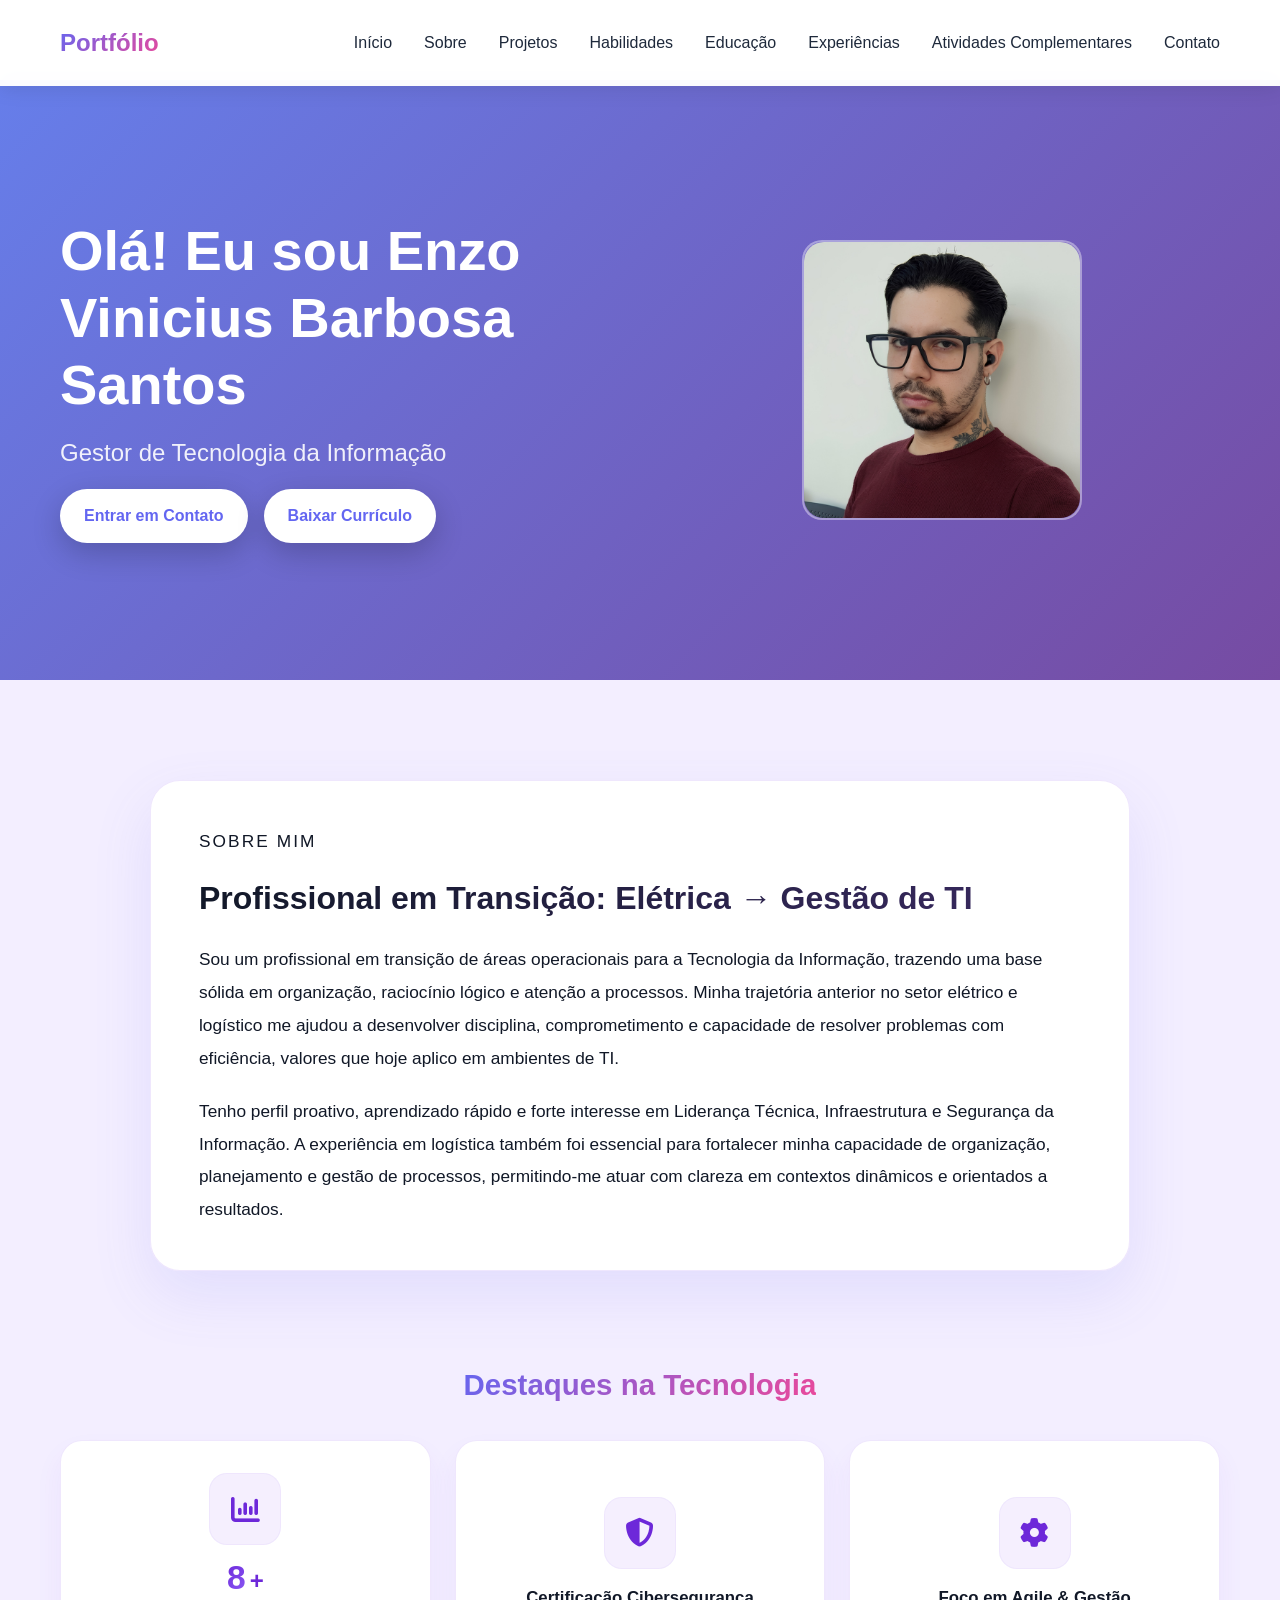
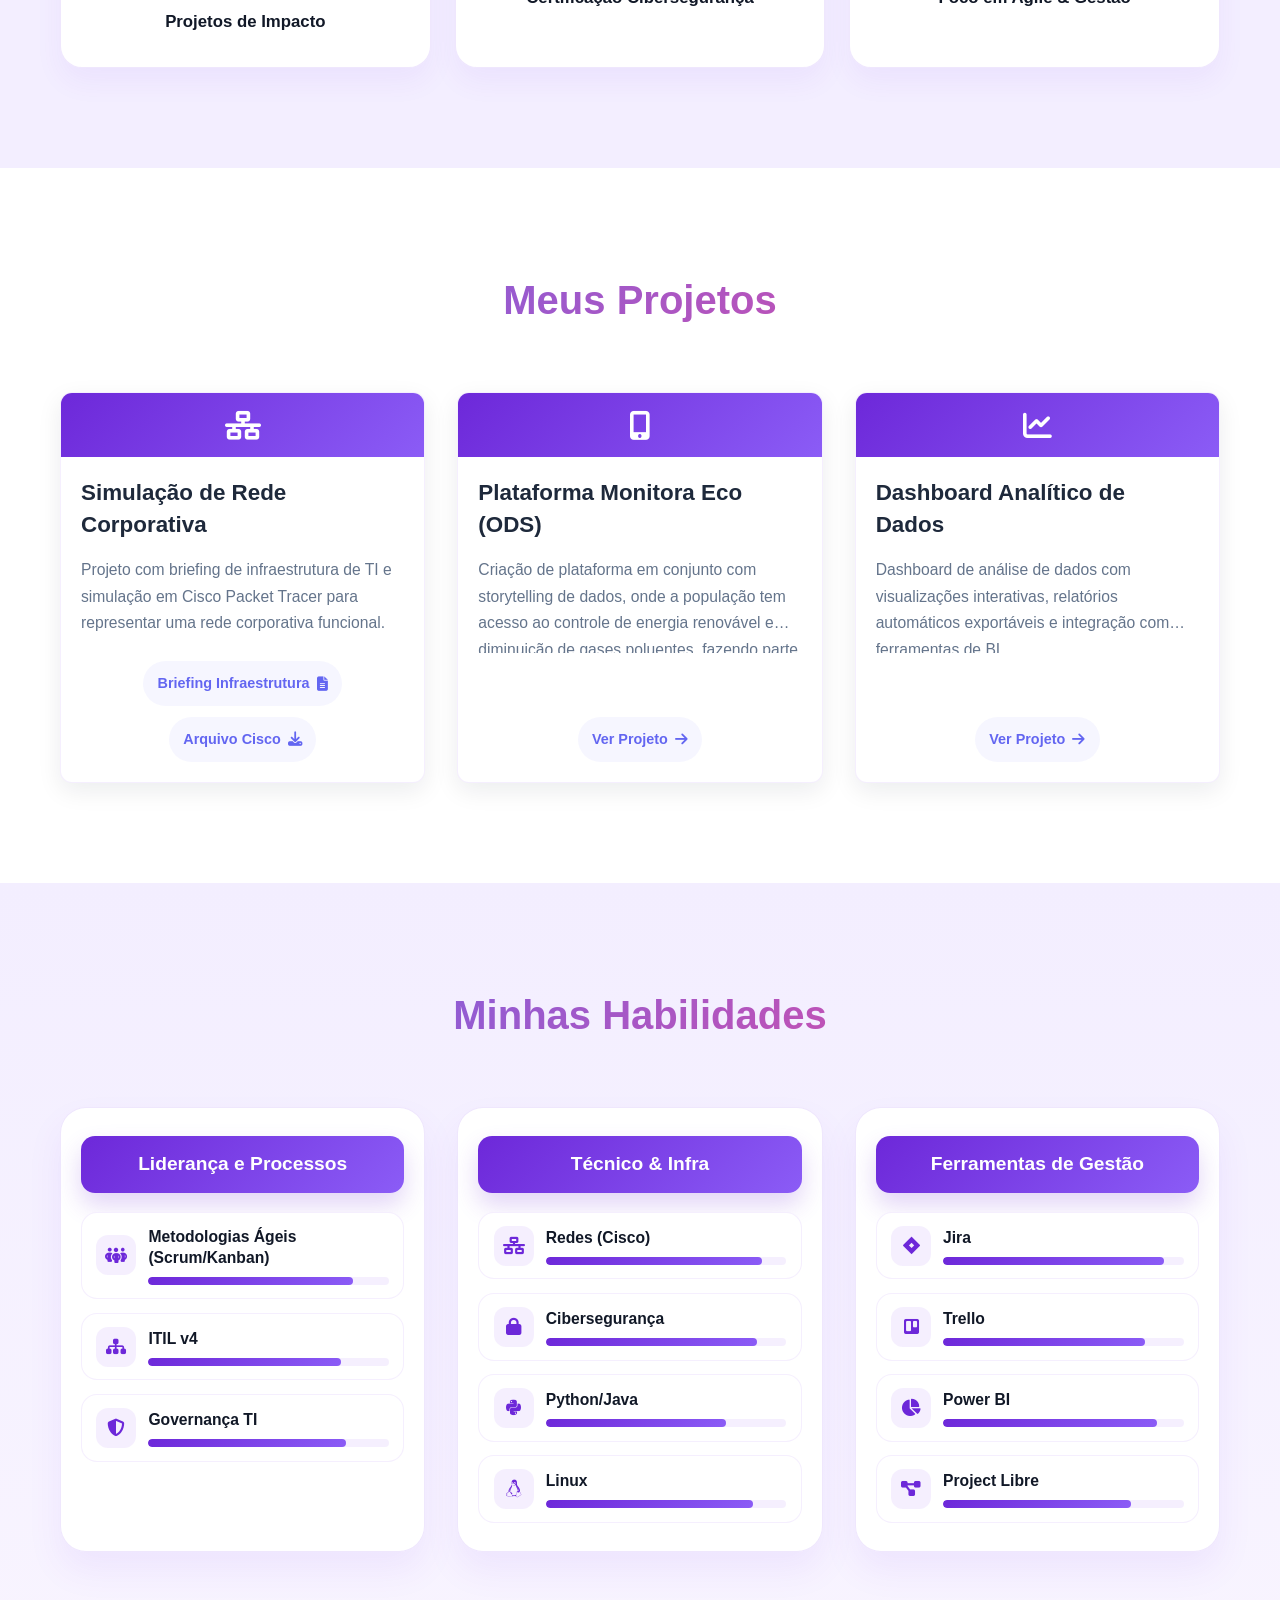
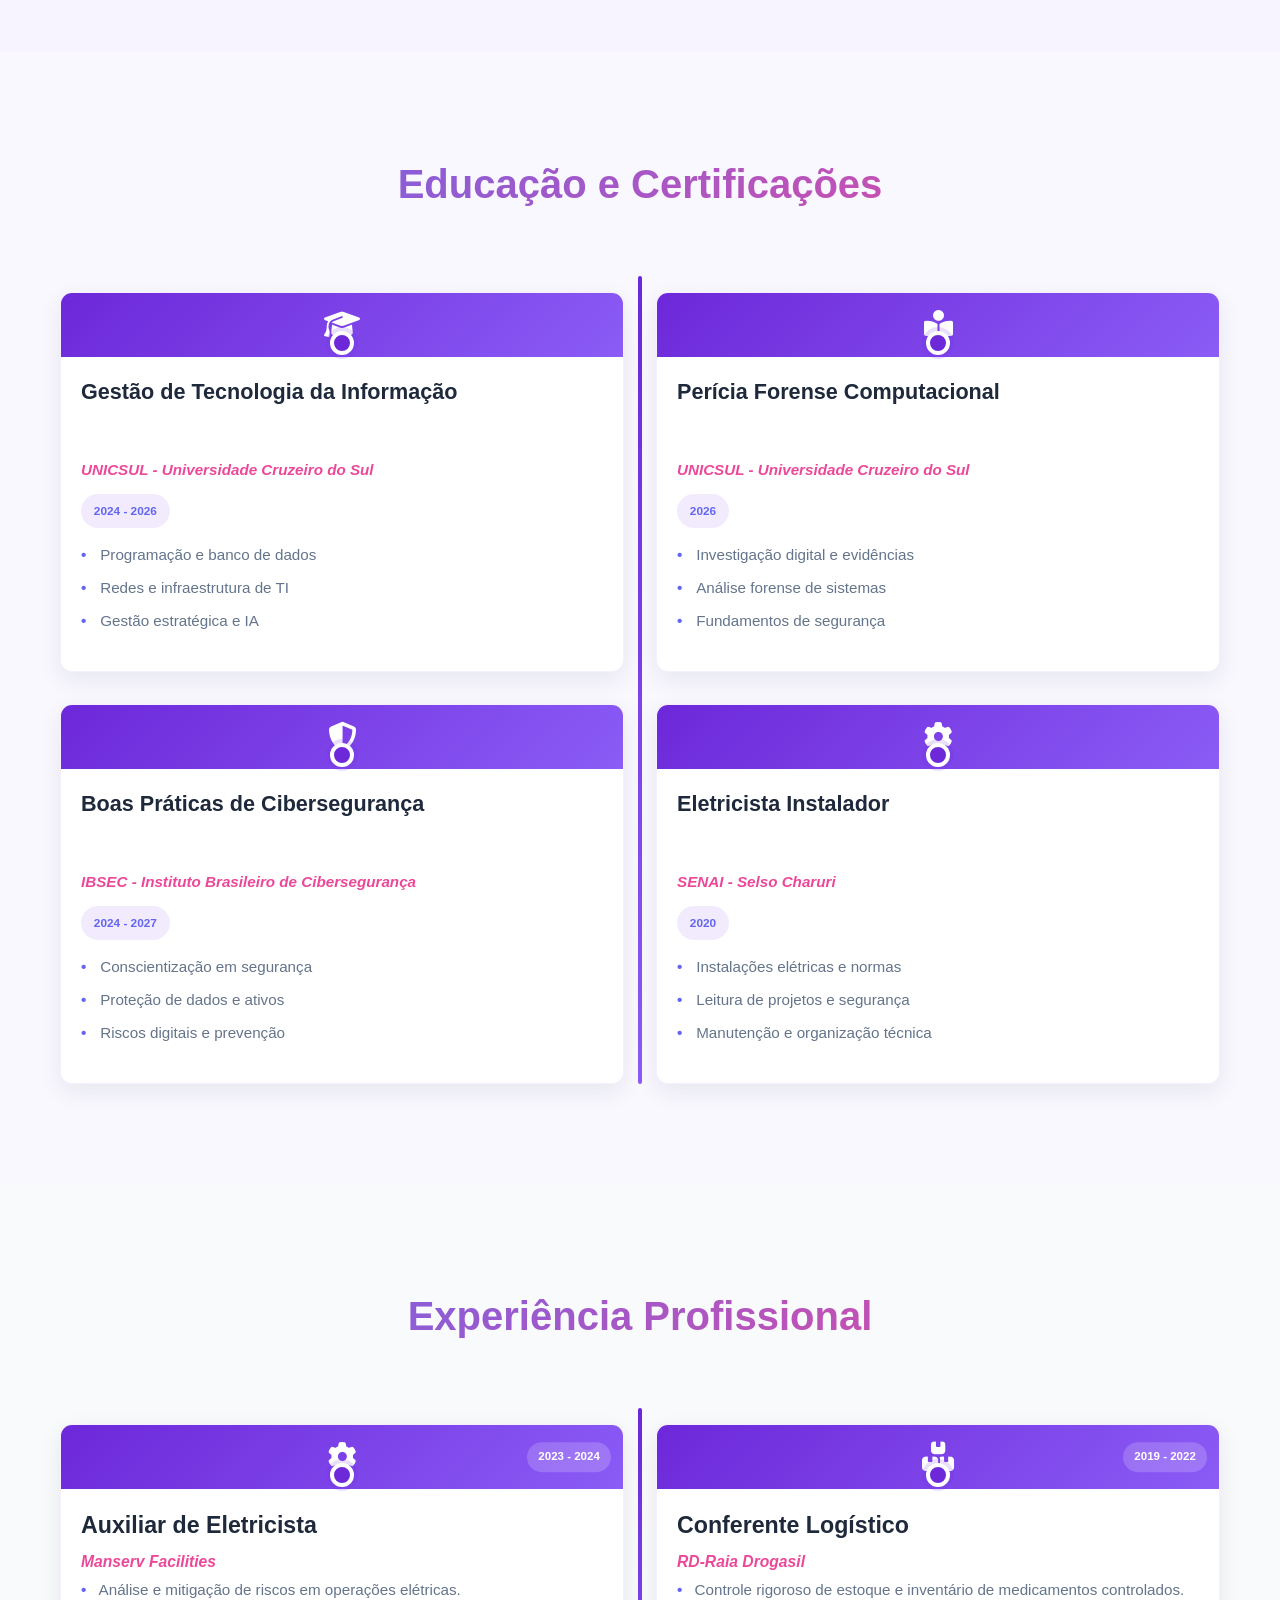
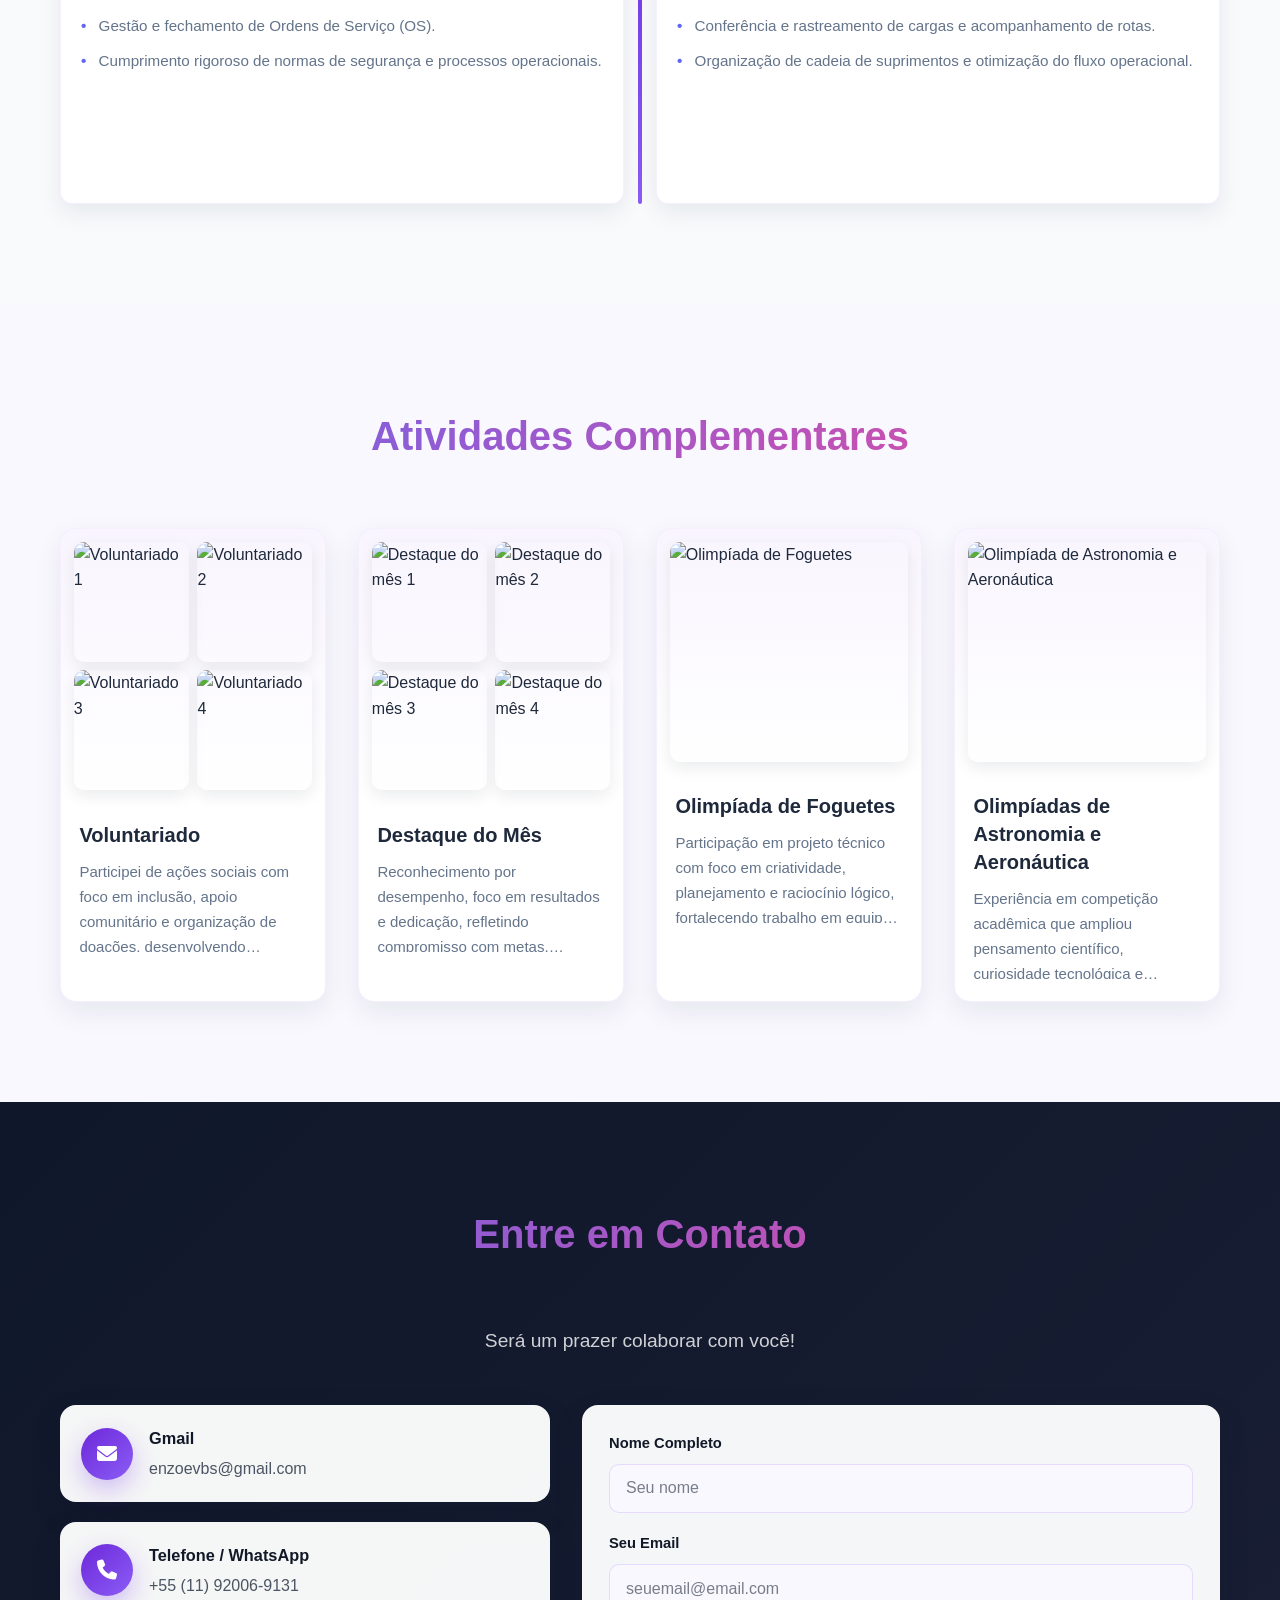
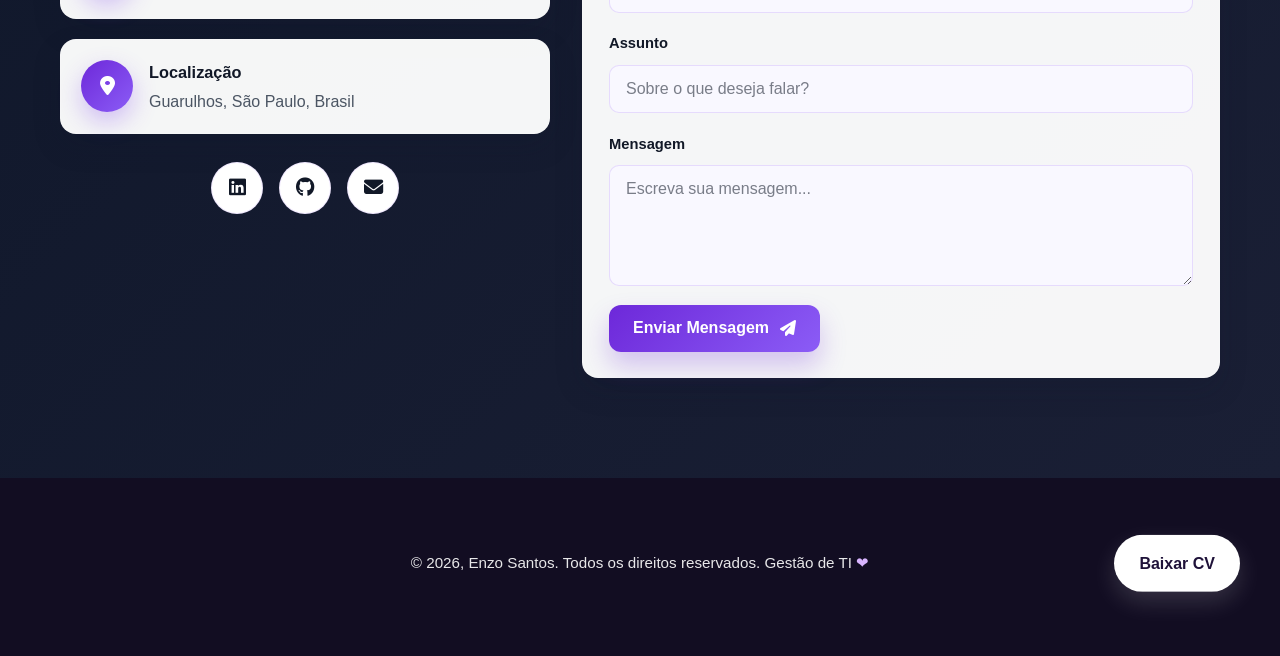
==== myPortfol.html @ 00262697 "Meu portfolio" ====
<!DOCTYPE html>
<html lang="pt-BR">
<head>
    <meta charset="UTF-8">
    <meta name="viewport" content="width=device-width, initial-scale=1.0">
    <title>Portfólio - Enzo Vinicius Barbosa Santos</title>
    <link rel="stylesheet" href="style.css">
    <link rel="preconnect" href="https://cdnjs.cloudflare.com" crossorigin>
    <link rel="stylesheet" href="https://cdnjs.cloudflare.com/ajax/libs/font-awesome/6.5.2/css/all.min.css">
</head>
<body>
    <!-- Navegação -->
    <nav class="navbar">
        <div class="container">
            <div class="logo">Portfólio</div>
            <ul class="nav-links">
                <li><a href="#home">Início</a></li>
                <li><a href="#about">Sobre</a></li>
                <li><a href="#projects">Projetos</a></li>
                <li><a href="#skills">Habilidades</a></li>
                <li><a href="#education">Educação</a></li>
                <li><a href="#experience">Experiências</a></li>
                <li><a href="#complementary-activities">Atividades Complementares</a></li>
                <li><a href="#contact">Contato</a></li>
            </ul>
            <div class="hamburger">
                <span></span>
                <span></span>
                <span></span>
            </div>
        </div>
    </nav>

    <!-- Hero Section -->
    <section id="home" class="hero">
        <div class="container">
            <div class="hero-content">
                <h1 class="hero-title fade-in-down">Olá! Eu sou <span class="highlight">Enzo Vinicius Barbosa Santos</span></h1>
                <p class="hero-subtitle">Gestor de Tecnologia da Informação</p>
                <div class="hero-actions fade-in-up">
                    <a href="#contact" class="hero-button hero-button-primary">Entrar em Contato</a>
                    <a href="_CurriculumEnzo042026.pdf" class="hero-button hero-button-secondary" download>Baixar Currículo</a>
                </div>
            
            </div>
            <div class="hero-animation fade-in-left">
                <div class="floating-box">
                    <img src="foto sit.png" alt="Foto de Enzo Vinicius" style="width:100%; height:100%; object-fit: cover; border-radius: 20px;" />
                </div>
            </div>
        </div>
    </section>

    <!-- Sobre Mim -->
    <section id="about" class="about">
        <div class="container">
            <div class="about-card">
                <p class="about-kicker">Sobre Mim</p>
                <h2 class="section-title section-title-inline">Profissional em Transição: Elétrica → Gestão de TI</h2>
                <p>Sou um profissional em transição de áreas operacionais para a Tecnologia da Informação, trazendo uma base sólida em organização, raciocínio lógico e atenção a processos. Minha trajetória anterior no setor elétrico e logístico me ajudou a desenvolver disciplina, comprometimento e capacidade de resolver problemas com eficiência, valores que hoje aplico em ambientes de TI.</p>
                <p>Tenho perfil proativo, aprendizado rápido e forte interesse em Liderança Técnica, Infraestrutura e Segurança da Informação. A experiência em logística também foi essencial para fortalecer minha capacidade de organização, planejamento e gestão de processos, permitindo-me atuar com clareza em contextos dinâmicos e orientados a resultados.</p>
            </div>
        </div>
    </section>

    <!-- Destaques na Tecnologia -->
    <section class="highlights" aria-label="Destaques na Tecnologia">
        <div class="container">
            <h2 class="section-title section-title-small">Destaques na Tecnologia</h2>
            <div class="highlights-grid">
                <article class="highlight-card">
                    <div class="highlight-icon"><i class="fa-solid fa-chart-column"></i></div>
                    <div class="highlight-number-wrap">
                        <span class="highlight-number" data-count="8">0</span>
                        <span class="highlight-plus">+</span>
                    </div>
                    <h3>Projetos de Impacto</h3>
                </article>
                <article class="highlight-card">
                    <div class="highlight-icon"><i class="fa-solid fa-shield-halved"></i></div>
                    <h3>Certificação Cibersegurança</h3>
                </article>
                <article class="highlight-card">
                    <div class="highlight-icon"><i class="fa-solid fa-gear"></i></div>
                    <h3>Foco em Agile &amp; Gestão</h3>
                </article>
            </div>
        </div>
    </section>

    <!-- Projetos -->
    <section id="projects" class="projects">
        <div class="container">
            <h2 class="section-title">Meus Projetos</h2>
            <div class="projects-grid">
                <div class="project-card">
                    <div class="project-accent">
                        <i class="fa-solid fa-network-wired"></i>
                    </div>
                    <div class="project-body">
                        <h3>Simulação de Rede Corporativa</h3>
                        <p>Projeto com briefing de infraestrutura de TI e simulação em Cisco Packet Tracer para representar uma rede corporativa funcional.</p>
                    </div>
                    <div class="project-footer">
                        <a href="Projetos%20faculdade/Infraestrututa%20de%20T.I/Briefing%20do%20Projeto%20Final%20Infraestrutura%20(2).pdf" class="project-link" download>Briefing Infraestrutura <i class="fa-solid fa-file-lines"></i></a>
                        <a href="Projetos%20faculdade/Infraestrututa%20de%20T.I/project%20hypetech%20cisco.pkt" class="project-link" download>Arquivo Cisco <i class="fa-solid fa-download"></i></a>
                    </div>
                </div>
                <div class="project-card">
                    <div class="project-accent">
                        <i class="fa-solid fa-mobile-screen-button"></i>
                    </div>
                    <div class="project-body">
                        <h3>Plataforma Monitora Eco (ODS)</h3>
                        <p>Criação de plataforma em conjunto com storytelling de dados, onde a população tem acesso ao controle de energia renovável e diminuição de gases poluentes, fazendo parte das ODS 13, 7 e 9.</p>
                    </div>
                    <div class="project-footer">
                        <a href="#" class="project-link">Ver Projeto <i class="fa-solid fa-arrow-right"></i></a>
                    </div>
                </div>
                <div class="project-card">
                    <div class="project-accent">
                        <i class="fa-solid fa-chart-line"></i>
                    </div>
                    <div class="project-body">
                        <h3>Dashboard Analítico de Dados</h3>
                        <p>Dashboard de análise de dados com visualizações interativas, relatórios automáticos exportáveis e integração com ferramentas de BI.</p>
                    </div>
                    <div class="project-footer">
                        <a href="#" class="project-link">Ver Projeto <i class="fa-solid fa-arrow-right"></i></a>
                    </div>
                </div>
            </div>
        </div>
    </section>

    <!-- Habilidades -->
    <section id="skills" class="skills">
        <div class="container">
            <h2 class="section-title">Minhas Habilidades</h2>
            <div class="skills-columns">
                <div class="skill-column fade-in-right">
                    <h3>Liderança e Processos</h3>
                    <ul class="skill-list">
                        <li class="skill-item" data-level="85">
                            <span class="skill-icon-mini"><i class="fa-solid fa-people-group"></i></span>
                            <div class="skill-copy">
                                <span class="skill-text">Metodologias Ágeis (Scrum/Kanban)</span>
                                <div class="skill-bar"><span class="skill-progress" data-level="85"></span></div>
                            </div>
                            <span class="skill-badge">Conhecimento Teórico</span>
                        </li>
                        <li class="skill-item" data-level="80">
                            <span class="skill-icon-mini"><i class="fa-solid fa-sitemap"></i></span>
                            <div class="skill-copy">
                                <span class="skill-text">ITIL v4</span>
                                <div class="skill-bar"><span class="skill-progress" data-level="80"></span></div>
                            </div>
                            <span class="skill-badge">Aplicação Prática</span>
                        </li>
                        <li class="skill-item" data-level="82">
                            <span class="skill-icon-mini"><i class="fa-solid fa-shield-halved"></i></span>
                            <div class="skill-copy">
                                <span class="skill-text">Governança TI</span>
                                <div class="skill-bar"><span class="skill-progress" data-level="82"></span></div>
                            </div>
                            <span class="skill-badge">Conhecimento Teórico</span>
                        </li>
                    </ul>
                </div>

                <div class="skill-column fade-in-right">
                    <h3>Técnico &amp; Infra</h3>
                    <ul class="skill-list">
                        <li class="skill-item" data-level="90">
                            <span class="skill-icon-mini"><i class="fa-solid fa-network-wired"></i></span>
                            <div class="skill-copy">
                                <span class="skill-text">Redes (Cisco)</span>
                                <div class="skill-bar"><span class="skill-progress" data-level="90"></span></div>
                            </div>
                            <span class="skill-badge">Aplicação Prática</span>
                        </li>
                        <li class="skill-item" data-level="88">
                            <span class="skill-icon-mini"><i class="fa-solid fa-lock"></i></span>
                            <div class="skill-copy">
                                <span class="skill-text">Cibersegurança</span>
                                <div class="skill-bar"><span class="skill-progress" data-level="88"></span></div>
                            </div>
                            <span class="skill-badge">Conhecimento Teórico</span>
                        </li>
                        <li class="skill-item" data-level="75">
                            <span class="skill-icon-mini"><i class="fa-brands fa-python"></i></span>
                            <div class="skill-copy">
                                <span class="skill-text">Python/Java</span>
                                <div class="skill-bar"><span class="skill-progress" data-level="75"></span></div>
                            </div>
                            <span class="skill-badge">Aplicação Prática</span>
                        </li>
                        <li class="skill-item" data-level="86">
                            <span class="skill-icon-mini"><i class="fa-brands fa-linux"></i></span>
                            <div class="skill-copy">
                                <span class="skill-text">Linux</span>
                                <div class="skill-bar"><span class="skill-progress" data-level="86"></span></div>
                            </div>
                            <span class="skill-badge">Aplicação Prática</span>
                        </li>
                    </ul>
                </div>

                <div class="skill-column fade-in-right">
                    <h3>Ferramentas de Gestão</h3>
                    <ul class="skill-list">
                        <li class="skill-item" data-level="92">
                            <span class="skill-icon-mini"><i class="fa-brands fa-jira"></i></span>
                            <div class="skill-copy">
                                <span class="skill-text">Jira</span>
                                <div class="skill-bar"><span class="skill-progress" data-level="92"></span></div>
                            </div>
                            <span class="skill-badge">Aplicação Prática</span>
                        </li>
                        <li class="skill-item" data-level="84">
                            <span class="skill-icon-mini"><i class="fa-brands fa-trello"></i></span>
                            <div class="skill-copy">
                                <span class="skill-text">Trello</span>
                                <div class="skill-bar"><span class="skill-progress" data-level="84"></span></div>
                            </div>
                            <span class="skill-badge">Aplicação Prática</span>
                        </li>
                        <li class="skill-item" data-level="89">
                            <span class="skill-icon-mini"><i class="fa-solid fa-chart-pie"></i></span>
                            <div class="skill-copy">
                                <span class="skill-text">Power BI</span>
                                <div class="skill-bar"><span class="skill-progress" data-level="89"></span></div>
                            </div>
                            <span class="skill-badge">Aplicação Prática</span>
                        </li>
                        <li class="skill-item" data-level="78">
                            <span class="skill-icon-mini"><i class="fa-solid fa-diagram-project"></i></span>
                            <div class="skill-copy">
                                <span class="skill-text">Project Libre</span>
                                <div class="skill-bar"><span class="skill-progress" data-level="78"></span></div>
                            </div>
                            <span class="skill-badge">Conhecimento Teórico</span>
                        </li>
                    </ul>
                </div>
            </div>
        </div>
    </section>

    <!-- Vida Acadêmica -->
    <section id="education" class="education">
        <div class="container">
            <h2 class="section-title">Educação e Certificações</h2>
            <div class="timeline education-grid">
                <article class="timeline-item education-card">
                    <div class="education-accent">
                        <i class="fa-solid fa-graduation-cap"></i>
                    </div>
                    <div class="education-body">
                        <h3>Gestão de Tecnologia da Informação</h3>
                        <p class="institution"><em>UNICSUL - Universidade Cruzeiro do Sul</em></p>
                        <span class="education-badge">2024 - 2026</span>
                        <ul class="education-list">
                            <li>Programação e banco de dados</li>
                            <li>Redes e infraestrutura de TI</li>
                            <li>Gestão estratégica e IA</li>
                        </ul>
                    </div>
                </article>

                <article class="timeline-item education-card">
                    <div class="education-accent">
                        <i class="fa-solid fa-book-open-reader"></i>
                    </div>
                    <div class="education-body">
                        <h3>Perícia Forense Computacional</h3>
                        <p class="institution"><em>UNICSUL - Universidade Cruzeiro do Sul</em></p>
                        <span class="education-badge">2026</span>
                        <ul class="education-list">
                            <li>Investigação digital e evidências</li>
                            <li>Análise forense de sistemas</li>
                            <li>Fundamentos de segurança</li>
                        </ul>
                    </div>
                </article>

                <article class="timeline-item education-card">
                    <div class="education-accent">
                        <i class="fa-solid fa-shield-halved"></i>
                    </div>
                    <div class="education-body">
                        <h3>Boas Práticas de Cibersegurança</h3>
                        <p class="institution"><em>IBSEC - Instituto Brasileiro de Cibersegurança</em></p>
                        <span class="education-badge">2024 - 2027</span>
                        <ul class="education-list">
                            <li>Conscientização em segurança</li>
                            <li>Proteção de dados e ativos</li>
                            <li>Riscos digitais e prevenção</li>
                        </ul>
                    </div>
                </article>

                <article class="timeline-item education-card">
                    <div class="education-accent">
                        <i class="fa-solid fa-gear"></i>
                    </div>
                    <div class="education-body">
                        <h3>Eletricista Instalador</h3>
                        <p class="institution"><em>SENAI - Selso Charuri</em></p>
                        <span class="education-badge">2020</span>
                        <ul class="education-list">
                            <li>Instalações elétricas e normas</li>
                            <li>Leitura de projetos e segurança</li>
                            <li>Manutenção e organização técnica</li>
                        </ul>
                    </div>
                </article>
            </div>
        </div>
    </section>

    <!-- Experiência -->
    <section id="experience" class="experience">
        <div class="container">
            <h2 class="section-title">Experiência Profissional</h2>
            <div class="timeline experience-grid">
                <article class="timeline-item experience-card">
                    <div class="experience-accent">
                        <i class="fa-solid fa-gear"></i>
                        <span class="experience-badge">2023 - 2024</span>
                    </div>
                    <div class="experience-body">
                        <h3>Auxiliar de Eletricista</h3>
                        <p class="company"><em>Manserv Facilities</em></p>
                        <ul class="experience-list">
                            <li>Análise e mitigação de riscos em operações elétricas.</li>
                            <li>Gestão e fechamento de Ordens de Serviço (OS).</li>
                            <li>Cumprimento rigoroso de normas de segurança e processos operacionais.</li>
                        </ul>
                    </div>
                </article>

                <article class="timeline-item experience-card">
                    <div class="experience-accent">
                        <i class="fa-solid fa-boxes-stacked"></i>
                        <span class="experience-badge">2019 - 2022</span>
                    </div>
                    <div class="experience-body">
                        <h3>Conferente Logístico</h3>
                        <p class="company"><em>RD-Raia Drogasil</em></p>
                        <ul class="experience-list">
                            <li>Controle rigoroso de estoque e inventário de medicamentos controlados.</li>
                            <li>Conferência e rastreamento de cargas e acompanhamento de rotas.</li>
                            <li>Organização de cadeia de suprimentos e otimização do fluxo operacional.</li>
                        </ul>
                    </div>
                </article>
            </div>
        </div>
    </section>

    <!-- Atividades Complementares -->
    <section id="complementary-activities" class="complementary-activities">
        <div class="container">
            <h2 class="section-title">Atividades Complementares</h2>
            <div class="complementary-grid">
                <article class="activity-card">
                    <div class="activity-gallery">
                        <img src="Voluntariado/1.png" alt="Voluntariado 1" class="gallery-image" tabindex="0">
                        <img src="Voluntariado/2.png" alt="Voluntariado 2" class="gallery-image" tabindex="0">
                        <img src="Voluntariado/3.png" alt="Voluntariado 3" class="gallery-image" tabindex="0">
                        <img src="Voluntariado/4.png" alt="Voluntariado 4" class="gallery-image" tabindex="0">
                    </div>
                    <div class="activity-body">
                        <h3>Voluntariado</h3>
                        <p>Participei de ações sociais com foco em inclusão, apoio comunitário e organização de doações, desenvolvendo liderança, empatia e capacidade de mobilizar pessoas em torno de uma causa.</p>
                    </div>
                </article>

                <article class="activity-card">
                    <div class="activity-gallery">
                        <img src="Destaque RD/1.png" alt="Destaque do mês 1" class="gallery-image" tabindex="0">
                        <img src="Destaque RD/2.png" alt="Destaque do mês 2" class="gallery-image" tabindex="0">
                        <img src="Destaque RD/3.png" alt="Destaque do mês 3" class="gallery-image" tabindex="0">
                        <img src="Destaque RD/4.png" alt="Destaque do mês 4" class="gallery-image" tabindex="0">
                    </div>
                    <div class="activity-body">
                        <h3>Destaque do Mês</h3>
                        <p>Reconhecimento por desempenho, foco em resultados e dedicação, refletindo compromisso com metas, autonomia e raciocínio lógico aplicado à resolução de problemas.</p>
                    </div>
                </article>

                <article class="activity-card">
                    <div class="activity-gallery single-image">
                        <img src="Voluntariado/Foguetes mob.png" alt="Olimpíada de Foguetes" class="gallery-image" tabindex="0">
                    </div>
                    <div class="activity-body">
                        <h3>Olimpíada de Foguetes</h3>
                        <p>Participação em projeto técnico com foco em criatividade, planejamento e raciocínio lógico, fortalecendo trabalho em equipe e capacidade de desenvolver soluções práticas.</p>
                    </div>
                </article>

                <article class="activity-card">
                    <div class="activity-gallery single-image">
                        <img src="Voluntariado/Olimpiadas de astronomia.png" alt="Olimpíada de Astronomia e Aeronáutica" class="gallery-image" tabindex="0">
                    </div>
                    <div class="activity-body">
                        <h3>Olimpíadas de Astronomia e Aeronáutica</h3>
                        <p>Experiência em competição acadêmica que ampliou pensamento científico, curiosidade tecnológica e capacidade analítica para resolver desafios complexos.</p>
                    </div>
                </article>
            </div>
        </div>
    </section>

    <!-- Contato -->
    <section id="contact" class="contact">
        <div class="container">
            <h2 class="section-title">Entre em Contato</h2>
            <p class="contact-subtitle">Será um prazer colaborar com você!</p>

            <div class="contact-layout">
                <div class="contact-info-column">
                    <div class="contact-mini-card">
                        <div class="contact-icon">
                            <i class="fa-solid fa-envelope"></i>
                        </div>
                        <div class="contact-copy">
                            <h4>Gmail</h4>
                            <a href="mailto:enzoevbs@gmail.com">enzoevbs@gmail.com</a>
                        </div>
                    </div>

                    <div class="contact-mini-card">
                        <div class="contact-icon">
                            <i class="fa-solid fa-phone"></i>
                        </div>
                        <div class="contact-copy">
                            <h4>Telefone / WhatsApp</h4>
                            <a href="tel:+5511920069131">+55 (11) 92006-9131</a>
                        </div>
                    </div>

                    <div class="contact-mini-card">
                        <div class="contact-icon">
                            <i class="fa-solid fa-location-dot"></i>
                        </div>
                        <div class="contact-copy">
                            <h4>Localização</h4>
                            <p>Guarulhos, São Paulo, Brasil</p>
                        </div>
                    </div>

                    <div class="social-links">
                        <a href="https://www.linkedin.com/in/enzo-santos-evbs/" class="social-icon" target="_blank" aria-label="LinkedIn">
                            <span class="icon-wrap"><i class="fa-brands fa-linkedin"></i><span class="icon-label">LinkedIn</span></span>
                        </a>
                        <a href="https://github.com/Enzoevbs" class="social-icon" target="_blank" aria-label="GitHub">
                            <span class="icon-wrap"><i class="fa-brands fa-github"></i><span class="icon-label">GitHub</span></span>
                        </a>
                        <a href="mailto:enzoevbs@gmail.com" class="social-icon" aria-label="Email">
                            <span class="icon-wrap"><i class="fa-solid fa-envelope"></i><span class="icon-label">Email</span></span>
                        </a>
                    </div>
                </div>

                <div class="contact-form-card">
                    <form class="contact-form" action="https://formsubmit.co/enzoevbs@gmail.com" method="POST">
                        <input type="hidden" name="_captcha" value="false">
                        <input type="hidden" name="_template" value="table">
                        <input type="hidden" name="_subject" value="Nova mensagem do portfólio">

                        <div class="form-group">
                            <label for="name">Nome Completo</label>
                            <input id="name" type="text" name="name" placeholder="Seu nome" required />
                        </div>

                        <div class="form-group">
                            <label for="email">Seu Email</label>
                            <input id="email" type="email" name="email" placeholder="seuemail@email.com" required />
                        </div>

                        <div class="form-group">
                            <label for="subject">Assunto</label>
                            <input id="subject" type="text" name="subject" placeholder="Sobre o que deseja falar?" required />
                        </div>

                        <div class="form-group">
                            <label for="message">Mensagem</label>
                            <textarea id="message" name="message" rows="5" placeholder="Escreva sua mensagem..." required></textarea>
                        </div>

                        <button type="submit" class="cta-button">
                            Enviar Mensagem <i class="fa-solid fa-paper-plane"></i>
                        </button>
                    </form>
                </div>
            </div>
        </div>
    </section>

    <!-- Footer -->
    <footer class="footer">
        <div class="container footer-inner">
            <div class="footer-text">
                <p>&copy; 2026, Enzo Santos. Todos os direitos reservados. Gestão de TI <span class="heart">❤</span></p>
            </div>
            <a href="_CurriculumEnzo042026.pdf" class="floating-cv" download>
                <span>Baixar CV</span>
            </a>
        </div>
    </footer>

    <div id="imageModal" class="image-modal" role="dialog" aria-modal="true" aria-label="Visualização da imagem">
        <button class="image-modal-close" aria-label="Fechar imagem">&times;</button>
        <button id="imageModalPause" class="image-modal-pause" aria-label="Pausar apresentação">⏸</button>
        <img id="imageModalImg" class="image-modal-content" src="" alt="" />
    </div>

    <script src="script.js"></script>
</body>
</html>
---- style.css ----
/* ==================== Variables ==================== */
:root {
    --primary: #6366f1;
    --primary-dark: #4f46e5;
    --secondary: #ec4899;
    --accent: #f59e0b;
    --bg-dark: #0f172a;
    --bg-light: #f8fafc;
    --text-dark: #1e293b;
    --text-light: #64748b;
    --border-color: #e2e8f0;
    --transition: all 0.3s ease;
}

/* ==================== Reset ==================== */
* {
    margin: 0;
    padding: 0;
    box-sizing: border-box;
}

html {
    scroll-behavior: smooth;
}

body {
    font-family: 'Segoe UI', Tahoma, Geneva, Verdana, sans-serif;
    color: var(--text-dark);
    background-color: #ffffff;
    line-height: 1.6;
}

.image-modal {
    position: fixed;
    inset: 0;
    background: rgba(2, 6, 23, 0.95);
    display: none;
    align-items: center;
    justify-content: center;
    padding: 2rem;
    z-index: 2000;
}

.image-modal.active {
    display: flex;
}

.image-modal-content {
    max-width: 100%;
    max-height: 100%;
    object-fit: contain;
    border-radius: 12px;
    box-shadow: 0 20px 60px rgba(0, 0, 0, 0.35);
}

.image-modal-close {
    position: absolute;
    top: 1.25rem;
    right: 1.25rem;
    background: rgba(255, 255, 255, 0.16);
    border: none;
    color: white;
    font-size: 2rem;
    width: 44px;
    height: 44px;
    border-radius: 50%;
    cursor: pointer;
}

.image-modal-pause {
    position: absolute;
    top: 1.25rem;
    right: 5.5rem;
    background: rgba(255, 255, 255, 0.16);
    border: none;
    color: white;
    font-size: 1.1rem;
    padding: 0.6rem 1rem;
    border-radius: 999px;
    cursor: pointer;
    backdrop-filter: blur(6px);
}

.gallery-image {
    transition: transform 0.2s ease, box-shadow 0.2s ease;
}

.gallery-image:hover {
    transform: scale(1.03);
    box-shadow: 0 8px 18px rgba(0, 0, 0, 0.16);
}

/* ==================== Container ==================== */
.container {
    max-width: 1200px;
    margin: 0 auto;
    padding: 0 20px;
}

/* ==================== Navbar ==================== */
.navbar {
    position: fixed;
    top: 0;
    width: 100%;
    background: rgba(255, 255, 255, 0.95);
    backdrop-filter: blur(10px);
    box-shadow: 0 2px 20px rgba(0, 0, 0, 0.1);
    z-index: 1000;
    transition: var(--transition);
}

.navbar .container {
    display: flex;
    justify-content: space-between;
    align-items: center;
    padding: 1.5rem 20px;
}

.logo {
    font-size: 1.5rem;
    font-weight: 700;
    background: linear-gradient(135deg, var(--primary), var(--secondary));
    -webkit-background-clip: text;
    -webkit-text-fill-color: transparent;
    background-clip: text;
}

.nav-links {
    display: flex;
    list-style: none;
    gap: 2rem;
}

.nav-links a {
    text-decoration: none;
    color: var(--text-dark);
    font-weight: 500;
    position: relative;
    transition: var(--transition);
}

.nav-links a::after {
    content: '';
    position: absolute;
    bottom: -5px;
    left: 0;
    width: 0;
    height: 2px;
    background: linear-gradient(135deg, var(--primary), var(--secondary));
    transition: width 0.3s ease;
}

.nav-links a:hover::after {
    width: 100%;
}

.hamburger {
    display: none;
    flex-direction: column;
    cursor: pointer;
}

.hamburger span {
    width: 25px;
    height: 3px;
    background: var(--text-dark);
    margin: 5px 0;
    transition: var(--transition);
    border-radius: 2px;
}

/* ==================== Hero Section ==================== */
.hero {
    margin-top: 80px;
    padding: 100px 0;
    background: linear-gradient(135deg, #667eea 0%, #764ba2 50%, #f093fb 100%);
    background-size: 200% 200%;
    animation: gradientShift 8s ease infinite;
    color: white;
    position: relative;
    overflow: hidden;
}

@keyframes gradientShift {
    0%, 100% { background-position: 0% 50%; }
    50% { background-position: 100% 50%; }
}

@keyframes fadeInDown {
    from {
        opacity: 0;
        transform: translateY(-25px);
    }
    to {
        opacity: 1;
        transform: translateY(0);
    }
}

@keyframes fadeInUp {
    from {
        opacity: 0;
        transform: translateY(25px);
    }
    to {
        opacity: 1;
        transform: translateY(0);
    }
}

@keyframes fadeInLeft {
    from {
        opacity: 0;
        transform: translateX(35px);
    }
    to {
        opacity: 1;
        transform: translateX(0);
    }
}

.hero .container {
    display: grid;
    grid-template-columns: 1fr 1fr;
    gap: 3rem;
    align-items: center;
}

.hero-content {
    z-index: 2;
}

.fade-in-down {
    animation: fadeInDown 0.8s ease-out both;
}

.fade-in-up {
    animation: fadeInUp 1s ease-out 0.3s both;
}

.fade-in-left {
    animation: fadeInLeft 1.2s ease-out 0.5s both;
}

.hero-title {
    font-size: 3.5rem;
    font-weight: 800;
    margin-bottom: 1rem;
    line-height: 1.2;
}

.highlight {
    background: linear-gradient(135deg, #fbbf24, #f59e0b);
    -webkit-background-clip: text;
    -webkit-text-fill-color: transparent;
    background-clip: text;
}

.hero-subtitle {
    font-size: 1.5rem;
    margin-bottom: 1rem;
    opacity: 0.9;
}

.hero-description {
    font-size: 1.1rem;
    margin-bottom: 1.5rem;
    opacity: 0.85;
}

.hero-actions {
    display: flex;
    flex-wrap: wrap;
    gap: 1rem;
    margin-top: 1rem;
}

.hero-button {
    display: inline-flex;
    align-items: center;
    justify-content: center;
    padding: 0.9rem 1.5rem;
    border-radius: 999px;
    font-weight: 600;
    text-decoration: none;
    transition: var(--transition);
}

.hero-button:hover {
    transform: translateY(-3px);
}

.hero-button-primary {
    background: white;
    color: var(--primary);
    box-shadow: 0 10px 30px rgba(0, 0, 0, 0.2);
}

.hero-button-primary:hover {
    box-shadow: 0 15px 40px rgba(0, 0, 0, 0.3);
}

.hero-button-secondary {
    background: white;
    color: var(--primary);
    box-shadow: 0 10px 30px rgba(0, 0, 0, 0.2);
}

.hero-button-secondary:hover {
    box-shadow: 0 15px 40px rgba(0, 0, 0, 0.3);
}

.cta-button {
    padding: 15px 40px;
    font-size: 1rem;
    font-weight: 600;
    border: none;
    border-radius: 50px;
    background: white;
    color: var(--primary);
    cursor: pointer;
    transition: var(--transition);
    box-shadow: 0 10px 30px rgba(0, 0, 0, 0.2);
}

.cta-button:hover {
    transform: translateY(-3px);
    box-shadow: 0 15px 40px rgba(0, 0, 0, 0.3);
}

.hero-animation {
    position: relative;
    height: 400px;
    display: flex;
    align-items: center;
    justify-content: center;
}

.floating-box {
    position: relative;
    width: 280px;
    height: 280px;
    background: rgba(255, 255, 255, 0.15);
    border-radius: 20px;
    backdrop-filter: blur(10px);
    border: 2px solid rgba(255, 255, 255, 0.3);
    animation: float 6s ease-in-out infinite;
    display: flex;
    align-items: center;
    justify-content: center;
    overflow: hidden;
}

.floating-box img {
    width: 100%;
    height: 100%;
    object-fit: cover;
    border-radius: 20px;
}

@keyframes float {
    0%, 100% { transform: translateY(0px) rotate(0deg); }
    50% { transform: translateY(-30px) rotate(5deg); }
}

/* ==================== Sections ==================== */
section {
    padding: 100px 0;
}

.section-title {
    font-size: 2.5rem;
    font-weight: 800;
    text-align: center;
    margin-bottom: 60px;
    background: linear-gradient(135deg, var(--primary), var(--secondary));
    -webkit-background-clip: text;
    -webkit-text-fill-color: transparent;
    background-clip: text;
}

/* ==================== About Section ==================== */
.about {
    background: #f3eeff;
    padding: 100px 0;
}

.about .container {
    display: flex;
    justify-content: center;
}

.about-card {
    max-width: 980px;
    width: 100%;
    background: rgba(255, 255, 255, 0.96);
    border-radius: 30px;
    border: 1px solid rgba(124, 58, 237, 0.12);
    box-shadow: 0 24px 60px rgba(99, 102, 241, 0.12);
    padding: 2.75rem 3rem;
    text-align: left;
}

.about-kicker {
    margin: 0 0 0.75rem;
    font-size: 0.82rem;
    font-weight: 700;
    letter-spacing: 0.12em;
    text-transform: uppercase;
    color: #6d28d9;
}

.section-title-inline {
    margin-bottom: 1.5rem;
    font-size: clamp(2rem, 2.5vw, 2.8rem);
    line-height: 1.3;
    text-align: left;
    background: linear-gradient(135deg, #111827, #3b2a63);
    -webkit-background-clip: text;
    -webkit-text-fill-color: transparent;
    background-clip: text;
}

.about-card p {
    margin: 0 0 1.25rem;
    color: #111827;
    font-size: 1.08rem;
    line-height: 1.9;
    font-weight: 500;
}

.about-card p:last-child {
    margin-bottom: 0;
}

/* ==================== Highlights Section ==================== */
.highlights {
    background: #f3eeff;
    padding-top: 0;
    margin-top: -10px;
}

.highlights .container {
    display: flex;
    flex-direction: column;
    align-items: center;
}

.section-title-small {
    font-size: clamp(1.8rem, 2.3vw, 2.4rem);
    margin-bottom: 2rem;
}

.highlights-grid {
    width: 100%;
    display: grid;
    grid-template-columns: repeat(3, minmax(0, 1fr));
    gap: 1.5rem;
}

.highlight-card {
    background: rgba(255, 255, 255, 0.96);
    border: 1px solid rgba(124, 58, 237, 0.12);
    border-radius: 22px;
    min-height: 220px;
    display: flex;
    flex-direction: column;
    align-items: center;
    justify-content: center;
    text-align: center;
    padding: 2rem 1.5rem;
    box-shadow: 0 14px 28px rgba(124, 58, 237, 0.06);
    opacity: 0;
    transform: translateY(30px);
    transition: transform 0.6s ease, box-shadow 0.25s ease, border-color 0.25s ease, opacity 0.6s ease;
}

.highlight-card:nth-child(1) {
    transition-delay: 0ms;
}

.highlight-card:nth-child(2) {
    transition-delay: 200ms;
}

.highlight-card:nth-child(3) {
    transition-delay: 400ms;
}

.highlight-card.visible {
    opacity: 1;
    transform: translateY(0);
}

.highlight-card:hover {
    transform: translateY(-8px);
    box-shadow: 0 20px 32px rgba(124, 58, 237, 0.16);
    border-color: rgba(124, 58, 237, 0.35);
}

.highlight-icon {
    width: 72px;
    height: 72px;
    border-radius: 18px;
    background: rgba(124, 58, 237, 0.08);
    color: #6d28d9;
    display: flex;
    align-items: center;
    justify-content: center;
    font-size: 1.8rem;
    margin-bottom: 1rem;
    box-shadow: inset 0 0 0 1px rgba(124, 58, 237, 0.05);
}

.highlight-number-wrap {
    display: flex;
    align-items: baseline;
    justify-content: center;
    gap: 0.25rem;
    margin-bottom: 0.5rem;
}

.highlight-number {
    font-size: clamp(2.1rem, 2.4vw, 2.8rem);
    font-weight: 800;
    line-height: 1;
    color: #111827;
    background: linear-gradient(135deg, #6d28d9, #8b5cf6);
    -webkit-background-clip: text;
    -webkit-text-fill-color: transparent;
    background-clip: text;
}

.highlight-plus {
    font-size: 1.5rem;
    font-weight: 700;
    color: #6d28d9;
}

.highlight-card h3 {
    margin: 0;
    color: #111827;
    font-size: 1.05rem;
    line-height: 1.6;
    font-weight: 700;
}

@media (max-width: 768px) {
    .highlights-grid {
        grid-template-columns: 1fr;
    }
}

/* ==================== Education Section ==================== */
.education {
    background: #f9f8ff;
}

.education-grid {
    display: grid;
    grid-template-columns: repeat(2, minmax(0, 1fr));
    gap: 2rem;
    align-items: stretch;
    position: relative;
}

.timeline {
    position: relative;
    padding-top: 1rem;
}

.timeline::before {
    content: '';
    position: absolute;
    left: 50%;
    top: 0;
    width: 4px;
    height: 0;
    transform: translateX(-50%);
    background: linear-gradient(180deg, #6d28d9, #8b5cf6);
    border-radius: 999px;
    animation: slideInDown 1.5s ease-out forwards;
}

@keyframes slideInDown {
    from {
        height: 0;
        opacity: 0;
    }
    to {
        height: 100%;
        opacity: 1;
    }
}

.timeline-item {
    position: relative;
    opacity: 0;
    transform: translateY(30px);
    animation: fadeInUpTimeline 0.8s ease forwards;
}

.timeline-item:nth-child(1) { animation-delay: 0s; }
.timeline-item:nth-child(2) { animation-delay: 0.3s; }
.timeline-item:nth-child(3) { animation-delay: 0.6s; }
.timeline-item:nth-child(4) { animation-delay: 0.9s; }

@keyframes fadeInUpTimeline {
    from {
        opacity: 0;
        transform: translateY(30px);
    }
    to {
        opacity: 1;
        transform: translateY(0);
    }
}

.timeline-item::before {
    content: '';
    position: absolute;
    top: 38px;
    left: 50%;
    width: 16px;
    height: 16px;
    border-radius: 50%;
    background: #6d28d9;
    border: 4px solid #fff;
    box-shadow: 0 0 0 4px rgba(109, 40, 217, 0.15);
    transform: translateX(-50%);
    z-index: 1;
}

.education-card {
    display: flex;
    flex-direction: column;
    min-height: 380px;
    width: 100%;
    background: white;
    border-radius: 12px;
    overflow: hidden;
    box-shadow: 0 8px 24px rgba(15, 23, 42, 0.08);
    border: 1px solid rgba(124, 58, 237, 0.08);
    transition: transform 0.25s ease, box-shadow 0.25s ease;
}

.education-card:hover {
    transform: translateY(-10px);
    box-shadow: 0 16px 36px rgba(15, 23, 42, 0.12);
}

.education-accent {
    height: 64px;
    background: linear-gradient(135deg, #6d28d9, #8b5cf6);
    display: flex;
    align-items: center;
    justify-content: center;
    color: #fff;
    font-size: 1.8rem;
}

.education-body {
    display: flex;
    flex: 1;
    flex-direction: column;
    padding: 1.25rem 1.25rem 1.5rem;
}

.education-card h3 {
    margin: 0 0 0.75rem;
    font-size: 1.35rem;
    color: var(--text-dark);
    line-height: 1.4;
    min-height: 70px;
}

.institution {
    margin: 0;
    color: var(--secondary);
    font-weight: 600;
    font-size: 0.95rem;
    line-height: 1.5;
}

.education-badge {
    display: inline-flex;
    align-self: flex-start;
    margin: 0.8rem 0 1rem;
    padding: 0.45rem 0.8rem;
    border-radius: 999px;
    background: rgba(124, 58, 237, 0.1);
    color: var(--primary);
    font-size: 0.74rem;
    font-weight: 700;
}

.education-list {
    list-style: none;
    margin: 0;
    padding: 0;
    display: flex;
    flex-direction: column;
    gap: 0.65rem;
}

.education-list li {
    position: relative;
    padding-left: 1.2rem;
    color: var(--text-light);
    line-height: 1.5;
    font-size: 0.95rem;
}

.education-list li::before {
    content: '•';
    position: absolute;
    left: 0;
    color: var(--primary);
    font-weight: 700;
}

@media (max-width: 980px) {
    .education-grid {
        grid-template-columns: repeat(2, minmax(0, 1fr));
    }
}

@media (max-width: 700px) {
    .education-grid {
        grid-template-columns: 1fr;
    }
}

@media (max-width: 700px) {
    .education-grid {
        grid-template-columns: 1fr;
    }

    .education-card {
        padding: 2rem 1.5rem;
    }
}

/* ==================== Skills Section ==================== */
.skills {
    background: linear-gradient(180deg, #f3eeff 0%, #f8f4ff 100%);
}

.skills-columns {
    display: grid;
    grid-template-columns: repeat(3, minmax(0, 1fr));
    gap: 2rem;
    align-items: stretch;
}

.skill-column {
    background: rgba(255, 255, 255, 0.95);
    border: 1px solid rgba(124, 58, 237, 0.12);
    border-radius: 26px;
    padding: 1.75rem 1.25rem;
    box-shadow: 0 18px 35px rgba(124, 58, 237, 0.08);
    opacity: 0;
    transform: translateX(35px);
    transition: opacity 0.6s ease, transform 0.6s ease;
}

.skill-column:nth-child(1) {
    transition-delay: 0ms;
}

.skill-column:nth-child(2) {
    transition-delay: 200ms;
}

.skill-column:nth-child(3) {
    transition-delay: 400ms;
}

.skill-column.visible {
    opacity: 1;
    transform: translateX(0);
}

.skill-column h3 {
    margin: 0 0 1.2rem;
    font-size: 1.2rem;
    color: #ffffff;
    text-align: center;
    display: block;
    padding: 0.8rem 1rem;
    border-radius: 14px;
    background: linear-gradient(135deg, #6d28d9, #8b5cf6);
    box-shadow: 0 12px 24px rgba(109, 40, 217, 0.2);
}

.skill-list {
    list-style: none;
    margin: 0;
    padding: 0;
    display: flex;
    flex-direction: column;
    gap: 0.85rem;
}

.skill-item {
    position: relative;
    display: grid;
    grid-template-columns: 40px 1fr;
    align-items: center;
    gap: 0.75rem;
    background: #ffffff;
    border: 1px solid rgba(124, 58, 237, 0.08);
    border-radius: 16px;
    padding: 0.8rem 0.9rem;
    transition: transform 0.25s ease, box-shadow 0.25s ease, border-color 0.25s ease, background 0.25s ease;
    overflow: hidden;
}

.skill-copy {
    display: flex;
    flex-direction: column;
    gap: 0.5rem;
    min-width: 0;
}

.skill-item:hover {
    transform: translateY(-4px);
    border-color: rgba(124, 58, 237, 0.38);
    box-shadow: 0 14px 30px rgba(124, 58, 237, 0.12);
    background: linear-gradient(135deg, rgba(124, 58, 237, 0.04), rgba(168, 85, 247, 0.09));
}

.skill-icon-mini {
    width: 40px;
    height: 40px;
    border-radius: 12px;
    display: flex;
    align-items: center;
    justify-content: center;
    background: rgba(124, 58, 237, 0.08);
    color: #6d28d9;
    font-size: 1.1rem;
}

.skill-text {
    color: #111827;
    font-size: 0.98rem;
    font-weight: 600;
    line-height: 1.4;
    display: block;
}

.skill-bar {
    width: 100%;
    height: 8px;
    border-radius: 999px;
    background: rgba(124, 58, 237, 0.08);
    overflow: hidden;
}

.skill-progress {
    display: block;
    width: 0;
    height: 100%;
    border-radius: inherit;
    background: linear-gradient(135deg, #6d28d9, #8b5cf6);
    transition: width 1.2s ease;
}

.skill-badge {
    position: absolute;
    right: 10px;
    top: 10px;
    min-width: max-content;
    background: rgba(124, 58, 237, 0.12);
    color: #5b21b6;
    border: 1px solid rgba(124, 58, 237, 0.18);
    border-radius: 999px;
    padding: 0.25rem 0.5rem;
    font-size: 0.6rem;
    font-weight: 700;
    letter-spacing: 0.03em;
    opacity: 0;
    transform: translateY(-4px);
    transition: opacity 0.25s ease, transform 0.25s ease;
}

.skill-item:hover .skill-badge {
    opacity: 1;
    transform: translateY(0);
}

@media (max-width: 900px) {
    .skills-columns {
        grid-template-columns: 1fr;
    }
}

.skills-grid {
    display: grid;
    grid-template-columns: repeat(auto-fit, minmax(280px, 1fr));
    gap: 2rem;
}

.complementary-activities {
    background: #f9f8ff;
}

.complementary-grid {
    display: grid;
    grid-template-columns: repeat(4, minmax(0, 1fr));
    gap: 2rem;
    align-items: stretch;
}

.activity-card {
    display: flex;
    flex-direction: column;
    min-height: 420px;
    background: white;
    border-radius: 16px;
    overflow: hidden;
    box-shadow: 0 10px 28px rgba(15, 23, 42, 0.08);
    border: 1px solid rgba(124, 58, 237, 0.08);
    transition: transform 0.25s ease, box-shadow 0.25s ease;
}

.activity-card:hover {
    transform: translateY(-10px);
    box-shadow: 0 18px 35px rgba(15, 23, 42, 0.12);
    overflow: visible;
    z-index: 2;
}

.activity-gallery {
    display: grid;
    grid-template-columns: repeat(2, minmax(0, 1fr));
    gap: 0.55rem;
    padding: 0.8rem;
    background: linear-gradient(180deg, rgba(124, 58, 237, 0.05), rgba(255, 255, 255, 0.8));
}

.activity-gallery.single-image {
    grid-template-columns: 1fr;
    padding: 0.8rem;
}

.activity-gallery img {
    width: 100%;
    height: 120px;
    object-fit: cover;
    border-radius: 10px;
    display: block;
    box-shadow: 0 6px 16px rgba(15, 23, 42, 0.08);
    cursor: zoom-in;
}

.activity-gallery.single-image img {
    height: 220px;
}

.activity-body {
    display: flex;
    flex: 1;
    flex-direction: column;
    padding: 1.1rem 1.15rem 1.4rem;
}

.activity-card h3 {
    margin: 0 0 0.7rem;
    font-size: 1.25rem;
    color: var(--text-dark);
    line-height: 1.4;
}

.activity-card p {
    margin: 0;
    color: var(--text-light);
    font-size: 0.94rem;
    line-height: 1.65;
    display: -webkit-box;
    -webkit-line-clamp: 4;
    -webkit-box-orient: vertical;
    overflow: hidden;
    max-height: 6.1em;
    transition: max-height 0.35s ease, opacity 0.25s ease;
}

.activity-card:hover p {
    display: block;
    -webkit-line-clamp: unset;
    -webkit-box-orient: initial;
    overflow: visible;
    max-height: none;
    color: var(--text-dark);
}

.activity-card:hover .activity-body {
    overflow: visible;
}

@media (max-width: 1200px) {
    .complementary-grid {
        grid-template-columns: repeat(2, minmax(0, 1fr));
    }
}

@media (max-width: 700px) {
    .complementary-grid {
        grid-template-columns: 1fr;
    }
}

.skills-row {
    display: flex;
    flex-wrap: wrap;
    gap: 2rem;
    justify-content: center;
    margin-top: 2rem;
}

.skills-row .skill-card {
    flex: 1 1 300px;
    max-width: 360px;
}

.skill-card {
    background: white;
    padding: 2.5rem;
    border-radius: 15px;
    text-align: center;
    box-shadow: 0 5px 20px rgba(0, 0, 0, 0.08);
    transition: var(--transition);
    border: 2px solid transparent;
}

.skill-card:hover {
    transform: translateY(-10px);
    box-shadow: 0 20px 40px rgba(0, 0, 0, 0.12);
    border-color: var(--primary);
}

.skill-icon {
    font-size: 3rem;
    background: linear-gradient(135deg, var(--primary), var(--secondary));
    -webkit-background-clip: text;
    -webkit-text-fill-color: transparent;
    background-clip: text;
    margin-bottom: 1rem;
}

.skill-card h3 {
    font-size: 1.3rem;
    margin-bottom: 0.5rem;
    color: var(--text-dark);
}

.skill-card p {
    color: var(--text-light);
    font-size: 0.95rem;
}

/* ==================== Experience Section ==================== */
.experience {
    background: var(--bg-light);
}

.experience-grid {
    display: grid;
    grid-template-columns: repeat(2, minmax(0, 1fr));
    gap: 2rem;
    align-items: stretch;
    position: relative;
}

.experience-card {
    display: flex;
    flex-direction: column;
    background: white;
    border: 1px solid rgba(124, 58, 237, 0.08);
    border-radius: 12px;
    box-shadow: 0 8px 24px rgba(15, 23, 42, 0.08);
    overflow: hidden;
    min-height: 380px;
    transition: transform 0.25s ease, box-shadow 0.25s ease;
}

.experience-card:hover {
    transform: translateY(-10px);
    box-shadow: 0 16px 36px rgba(15, 23, 42, 0.12);
}

.experience-accent {
    position: relative;
    display: flex;
    align-items: center;
    justify-content: center;
    height: 64px;
    background: linear-gradient(135deg, #6d28d9, #8b5cf6);
    color: white;
    font-size: 1.8rem;
}

.experience-badge {
    position: absolute;
    right: 12px;
    top: 50%;
    transform: translateY(-50%);
    display: inline-flex;
    align-items: center;
    padding: 0.35rem 0.7rem;
    border-radius: 999px;
    background: rgba(255, 255, 255, 0.18);
    color: white;
    font-size: 0.72rem;
    font-weight: 700;
}

.experience-body {
    display: flex;
    flex: 1;
    flex-direction: column;
    padding: 1.25rem 1.25rem 1.4rem;
}

.experience-card h3 {
    margin: 0 0 0.45rem;
    font-size: 1.45rem;
    color: var(--text-dark);
    line-height: 1.4;
}

.company {
    margin: 0 0 0.85rem;
    color: var(--secondary);
    font-weight: 600;
    font-size: 0.98rem;
}

.experience-list {
    list-style: none;
    margin: 0;
    padding: 0;
    display: flex;
    flex-direction: column;
    gap: 0.7rem;
}

.experience-list li {
    position: relative;
    padding-left: 1.1rem;
    color: var(--text-light);
    line-height: 1.6;
    font-size: 0.95rem;
}

.experience-list li::before {
    content: '•';
    position: absolute;
    left: 0;
    color: var(--primary);
    font-weight: 700;
}

@media (max-width: 980px) {
    .experience-grid {
        grid-template-columns: repeat(2, minmax(0, 1fr));
    }
}

@media (max-width: 700px) {
    .experience-grid {
        grid-template-columns: 1fr;
    }
}
    height: 20px;
    background: white;
    border: 3px solid var(--primary);
    border-radius: 50%;
    transition: var(--transition);
}

.timeline-item:hover .timeline-marker {
    width: 30px;
    height: 30px;
    left: -70px;
    box-shadow: 0 0 20px var(--primary);
}

.timeline-content {
    background: white;
    padding: 2rem;
    border-radius: 10px;
    box-shadow: 0 5px 15px rgba(0, 0, 0, 0.08);
    transition: var(--transition);
}

.timeline-item:hover .timeline-content {
    box-shadow: 0 10px 30px rgba(0, 0, 0, 0.12);
    transform: translateX(10px);
}

.timeline-content h3 {
    color: var(--primary);
    font-size: 1.3rem;
    margin-bottom: 0.5rem;
}

.company {
    color: var(--secondary);
    font-weight: 600;
    margin-bottom: 0.3rem;
}

.period {
    color: var(--text-light);
    font-size: 0.9rem;
    margin-bottom: 1rem;
}

.description {
    color: var(--text-light);
    line-height: 1.6;
}

/* ==================== Projects Section ==================== */
.projects-grid {
    display: grid;
    grid-template-columns: repeat(3, minmax(0, 1fr));
    gap: 2rem;
    align-items: stretch;
}

.project-card {
    display: flex;
    flex-direction: column;
    min-height: 380px;
    width: 100%;
    background: white;
    border-radius: 12px;
    overflow: hidden;
    box-shadow: 0 8px 24px rgba(15, 23, 42, 0.08);
    border: 1px solid rgba(124, 58, 237, 0.08);
    opacity: 0;
    transform: translateY(30px);
    transition: transform 0.8s ease, box-shadow 0.25s ease, opacity 0.8s ease;
}

.project-card.visible {
    opacity: 1;
    transform: translateY(0);
}

.project-card:hover {
    transform: translateY(-10px);
    box-shadow: 0 16px 36px rgba(15, 23, 42, 0.12);
}

.project-accent {
    height: 64px;
    background: linear-gradient(135deg, #6d28d9, #8b5cf6);
    display: flex;
    align-items: center;
    justify-content: center;
    color: #fff;
    font-size: 1.8rem;
}

.project-body {
    display: flex;
    flex: 1;
    flex-direction: column;
    padding: 1.25rem 1.25rem 0.5rem;
}

.project-card h3 {
    margin: 0 0 0.85rem;
    font-size: 1.4rem;
    color: var(--text-dark);
    line-height: 1.4;
    min-height: 66px;
}

.project-card p {
    margin: 0;
    color: var(--text-light);
    font-size: 0.98rem;
    line-height: 1.7;
    display: -webkit-box;
    -webkit-line-clamp: 3;
    -webkit-box-orient: vertical;
    overflow: hidden;
    min-height: 96px;
}

.project-footer {
    display: flex;
    align-items: center;
    justify-content: center;
    gap: 0.65rem;
    flex-wrap: wrap;
    padding: 0 1.25rem 1.25rem;
    margin-top: auto;
}

.project-link {
    display: inline-flex;
    align-items: center;
    justify-content: center;
    gap: 0.45rem;
    padding: 0.7rem 0.9rem;
    color: var(--primary);
    text-decoration: none;
    font-weight: 600;
    font-size: 0.9rem;
    border-radius: 999px;
    background: rgba(99, 102, 241, 0.06);
    transition: var(--transition);
    min-height: 42px;
}

.project-link:hover {
    background: rgba(99, 102, 241, 0.12);
    gap: 0.7rem;
}

.project-link i {
    transition: var(--transition);
}

@media (max-width: 980px) {
    .projects-grid {
        grid-template-columns: repeat(2, minmax(0, 1fr));
    }
}

@media (max-width: 700px) {
    .projects-grid {
        grid-template-columns: 1fr;
    }
}

/* ==================== Contact Section ==================== */
.contact {
    background: linear-gradient(135deg, var(--bg-dark), #1a1f35);
    color: white;
}

.contact .section-title {
    color: white;
}

.contact-subtitle {
    text-align: center;
    font-size: 1.2rem;
    color: rgba(255, 255, 255, 0.8);
    margin-bottom: 3rem;
}

.contact-layout {
    display: grid;
    grid-template-columns: 1fr 1.3fr;
    gap: 2rem;
    align-items: stretch;
}

.contact-info-column {
    display: flex;
    flex-direction: column;
    gap: 1.25rem;
}

.contact-mini-card,
.contact-form-card {
    background: rgba(255, 255, 255, 0.96);
    border: 1px solid rgba(255, 255, 255, 0.1);
    border-radius: 16px;
    box-shadow: 0 12px 28px rgba(15, 23, 42, 0.18);
}

.contact-mini-card {
    display: flex;
    align-items: center;
    gap: 1rem;
    padding: 1.2rem 1.25rem;
}

.contact-icon {
    width: 52px;
    height: 52px;
    border-radius: 50%;
    display: flex;
    align-items: center;
    justify-content: center;
    flex-shrink: 0;
    background: linear-gradient(135deg, #6d28d9, #8b5cf6);
    color: white;
    font-size: 1.25rem;
    box-shadow: 0 10px 24px rgba(124, 58, 237, 0.3);
}

.contact-copy {
    flex: 1;
    min-width: 0;
}

.contact-copy h4 {
    margin: 0 0 0.3rem;
    color: #111827;
    font-size: 1.02rem;
}

.contact-copy a,
.contact-copy p {
    margin: 0;
    color: #4b5563;
    text-decoration: none;
    line-height: 1.5;
}

.contact-copy a:hover {
    color: #6d28d9;
}

.contact-form-card {
    padding: 1.6rem;
}

.contact-form {
    display: flex;
    flex-direction: column;
    gap: 1.2rem;
}

.form-group {
    display: flex;
    flex-direction: column;
    gap: 0.55rem;
}

.form-group label {
    color: #111827;
    font-size: 0.92rem;
    font-weight: 600;
}

.form-group input,
.form-group textarea {
    width: 100%;
    padding: 0.9rem 1rem;
    border: 1px solid rgba(124, 58, 237, 0.15);
    background: #f9f8ff;
    border-radius: 10px;
    color: #111827;
    font-family: inherit;
    font-size: 1rem;
    transition: border-color 0.2s ease, box-shadow 0.2s ease, transform 0.2s ease;
}

.form-group input::placeholder,
.form-group textarea::placeholder {
    color: rgba(17, 24, 39, 0.55);
}

.form-group input:focus,
.form-group textarea:focus {
    outline: none;
    border-color: rgba(124, 58, 237, 0.6);
    box-shadow: 0 0 0 4px rgba(124, 58, 237, 0.08);
    background: #ffffff;
}

.contact-form .cta-button {
    display: inline-flex;
    align-items: center;
    justify-content: center;
    gap: 0.7rem;
    width: fit-content;
    min-width: 200px;
    background: linear-gradient(135deg, #6d28d9, #8b5cf6);
    color: white;
    font-size: 1rem;
    font-weight: 700;
    padding: 0.9rem 1.5rem;
    border: none;
    border-radius: 12px;
    cursor: pointer;
    transition: transform 0.25s ease, box-shadow 0.25s ease, filter 0.25s ease;
    box-shadow: 0 14px 26px rgba(109, 40, 217, 0.25);
}

.contact-form .cta-button:hover {
    transform: translateY(-4px);
    filter: brightness(1.06);
    box-shadow: 0 18px 28px rgba(109, 40, 217, 0.3);
}

.social-links {
    display: flex;
    justify-content: center;
    gap: 1rem;
    align-items: center;
    margin-top: 0.5rem;
}

.social-icon {
    position: relative;
    width: 52px;
    height: 52px;
    background: rgba(255, 255, 255, 0.08);
    border-radius: 50%;
    display: flex;
    align-items: center;
    justify-content: center;
    color: #111827;
    text-decoration: none;
    font-size: 1.2rem;
    transition: var(--transition);
    border: 1px solid rgba(124, 58, 237, 0.12);
    background: white;
}

.social-icon:hover {
    background: rgba(168, 85, 247, 0.12);
    color: #6d28d9;
    border-color: rgba(124, 58, 237, 0.35);
    transform: translateY(-6px);
    box-shadow: 0 10px 22px rgba(124, 58, 237, 0.18);
}

.icon-wrap {
    position: relative;
    display: inline-flex;
    align-items: center;
    justify-content: center;
    width: 100%;
    height: 100%;
}

.icon-label {
    position: absolute;
    left: 50%;
    top: calc(100% + 0.45rem);
    transform: translateX(-50%) translateY(8px);
    font-size: 0.58rem;
    font-weight: 600;
    letter-spacing: 0.04em;
    color: #e9d5ff;
    opacity: 0;
    transition: opacity 0.25s ease, transform 0.25s ease;
    white-space: nowrap;
    pointer-events: none;
}

.social-icon:hover .icon-label {
    opacity: 1;
    transform: translateX(-50%) translateY(0);
}

@media (max-width: 980px) {
    .contact-layout {
        grid-template-columns: 1fr;
    }
}

/* ==================== Footer ==================== */
.footer {
    background: #120d22;
    color: rgba(255, 255, 255, 0.8);
    padding: 2.5rem 0 3rem;
    position: relative;
}

.footer-inner {
    position: relative;
    display: flex;
    align-items: center;
    justify-content: center;
    min-height: 90px;
}

.footer-text {
    text-align: center;
    max-width: 760px;
}

.footer p {
    margin: 0.5rem 0;
    font-size: 0.95rem;
    color: rgba(255, 255, 255, 0.9);
}

.heart {
    color: #d8b4fe;
}

.floating-cv {
    position: absolute;
    right: 0;
    top: 50%;
    transform: translateY(-50%);
    display: inline-flex;
    align-items: center;
    justify-content: center;
    padding: 0.9rem 1.5rem;
    border-radius: 999px;
    background: white;
    color: #1f1239;
    font-weight: 700;
    text-decoration: none;
    box-shadow: 0 10px 24px rgba(255, 255, 255, 0.15);
    border: 1px solid rgba(255, 255, 255, 0.15);
    animation: cvPulse 2.2s ease-in-out infinite;
    transition: transform 0.25s ease, box-shadow 0.25s ease;
}

.floating-cv:hover {
    transform: translateY(-50%) scale(1.03);
    box-shadow: 0 16px 30px rgba(255, 255, 255, 0.18);
}

@keyframes cvPulse {
    0%, 100% {
        box-shadow: 0 0 0 0 rgba(255, 255, 255, 0.18);
    }
    50% {
        box-shadow: 0 0 0 12px rgba(255, 255, 255, 0.02);
    }
}

/* ==================== Responsive Design ==================== */
@media (max-width: 768px) {
    .hamburger {
        display: flex;
    }

    .nav-links {
        display: none;
        position: absolute;
        top: 70px;
        left: 0;
        width: 100%;
        flex-direction: column;
        background: white;
        padding: 2rem 0;
        box-shadow: 0 5px 20px rgba(0, 0, 0, 0.1);
    }

    .nav-links.active {
        display: flex !important;
    }

    .nav-links a {
        padding: 1rem 2rem;
        border-bottom: 1px solid #e2e8f0;
    }

    .nav-links a:last-child {
        border-bottom: none;
    }

    .hero .container {
        grid-template-columns: 1fr;
    }

    .hero-title {
        font-size: 2rem;
    }

    .hero-subtitle {
        font-size: 1.2rem;
    }

    .hero-animation {
        display: none;
    }

    .about-content {
        grid-template-columns: 1fr;
    }

    .about-stats {
        grid-template-columns: 1fr;
    }

    .section-title {
        font-size: 2rem;
    }

    .contact-info {
        flex-direction: column;
        gap: 2rem;
    }

    .timeline::before {
        left: 16px;
    }

    .timeline-item {
        margin-left: 60px;
    }

    .timeline-marker {
        left: -35px;
    }

    .timeline-item:hover .timeline-marker {
        left: -40px;
    }
}

@media (max-width: 480px) {
    .hero-title {
        font-size: 1.5rem;
    }

    .projects-grid,
    .skills-grid,
    .education-grid {
        grid-template-columns: 1fr;
    }

    .social-links {
        flex-wrap: wrap;
    }

    .logo {
        font-size: 1.2rem;
    }
}
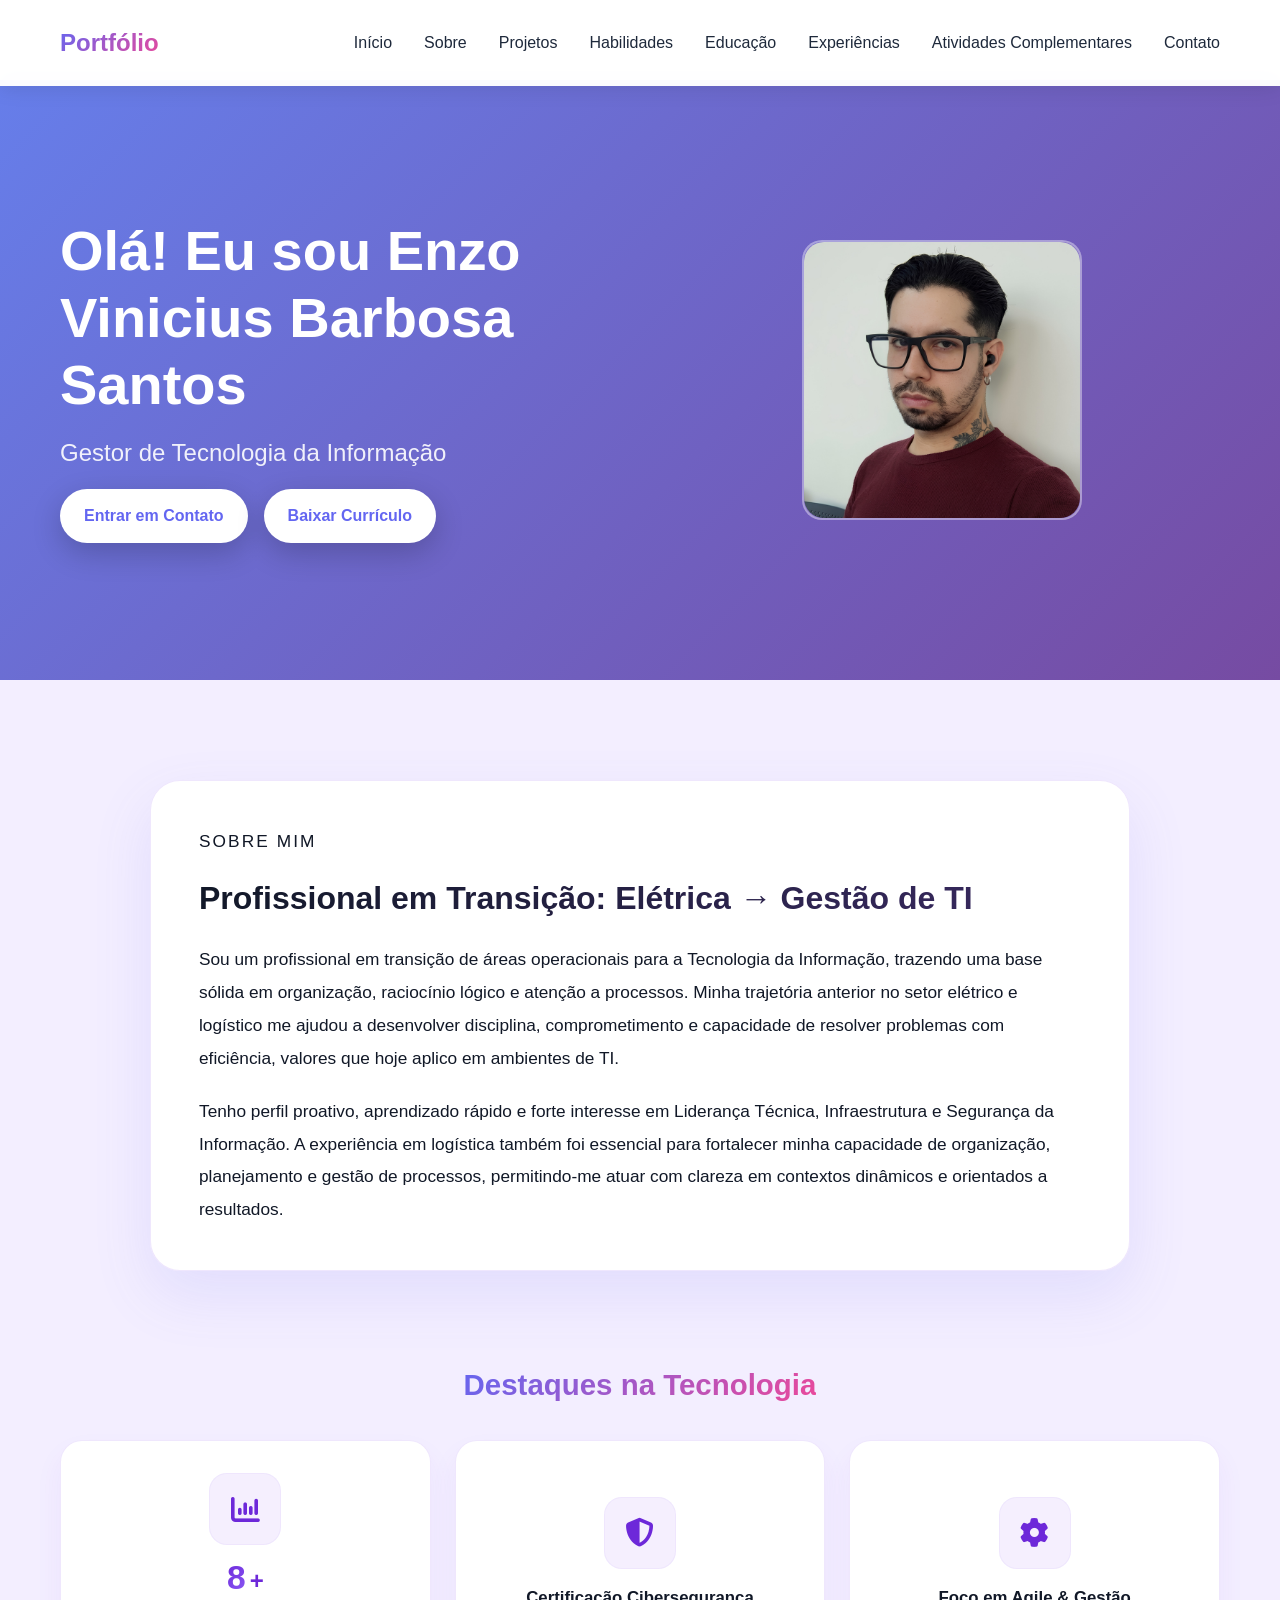
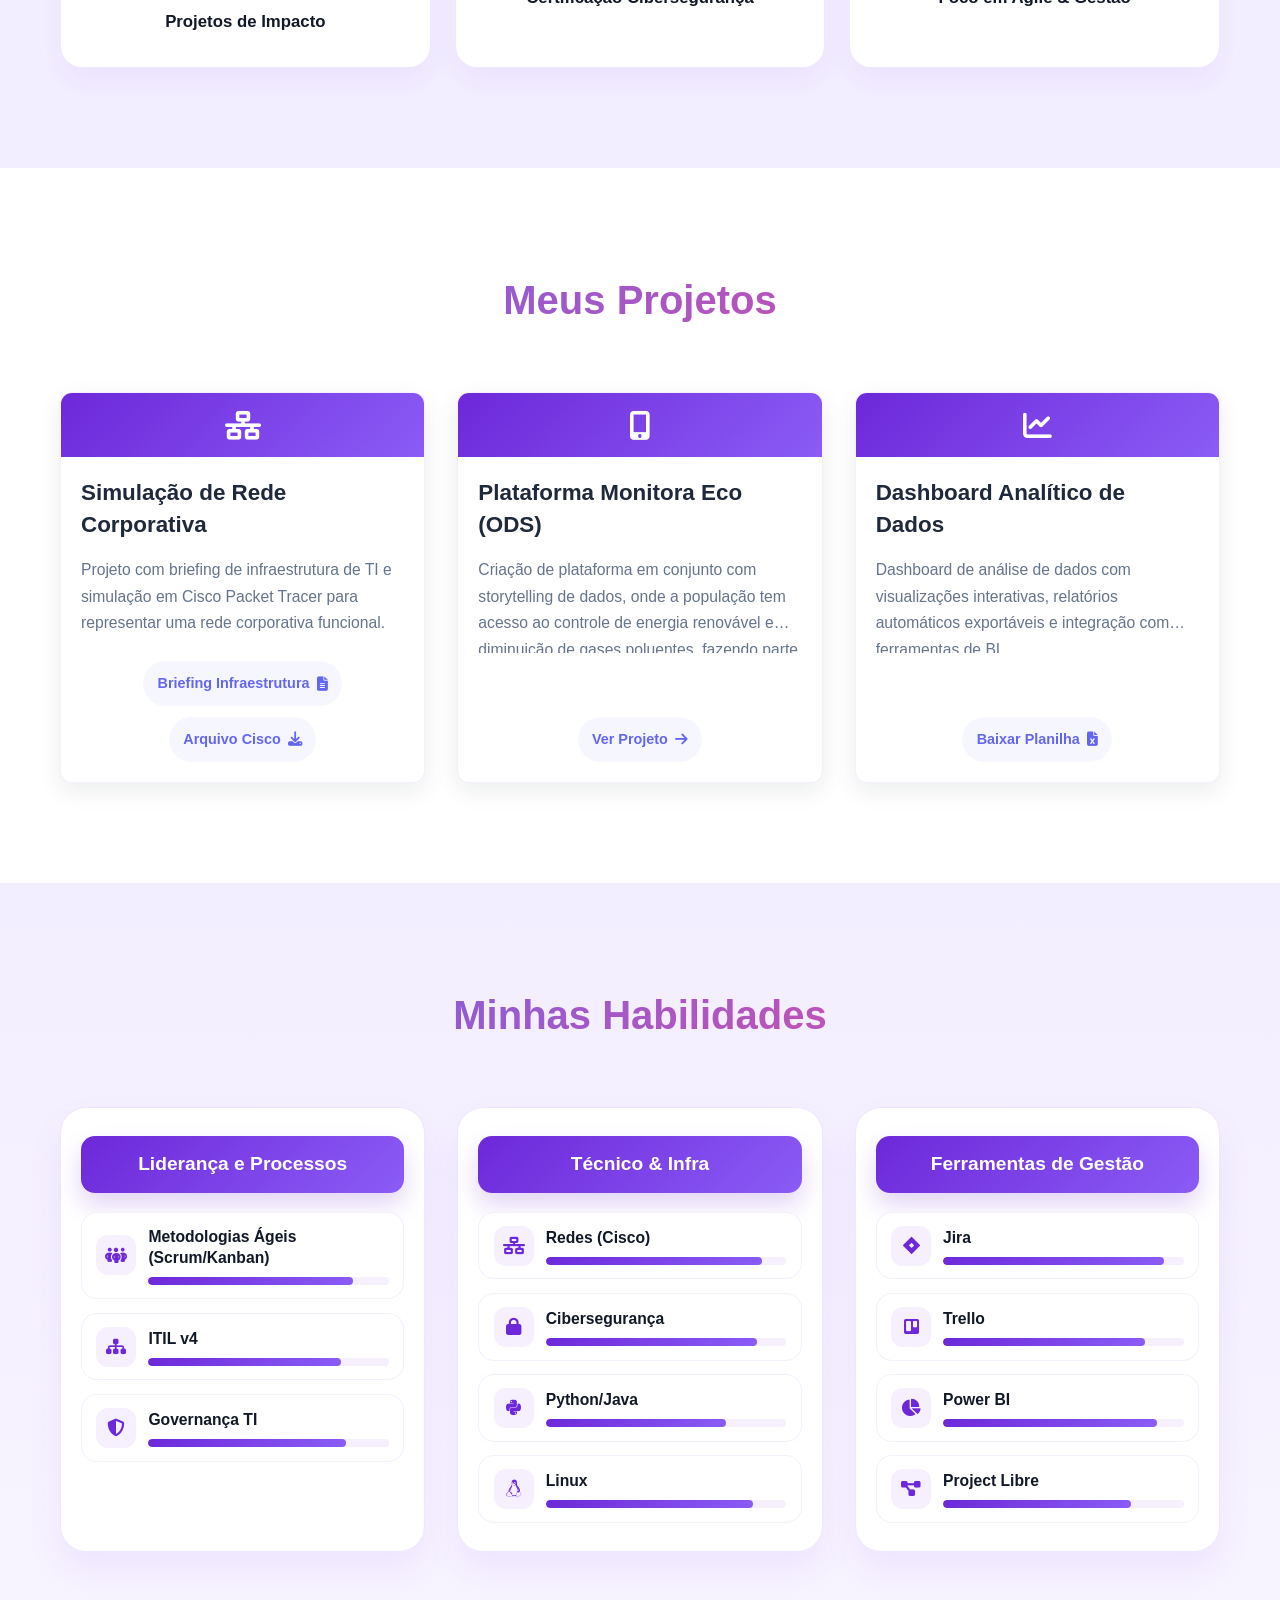
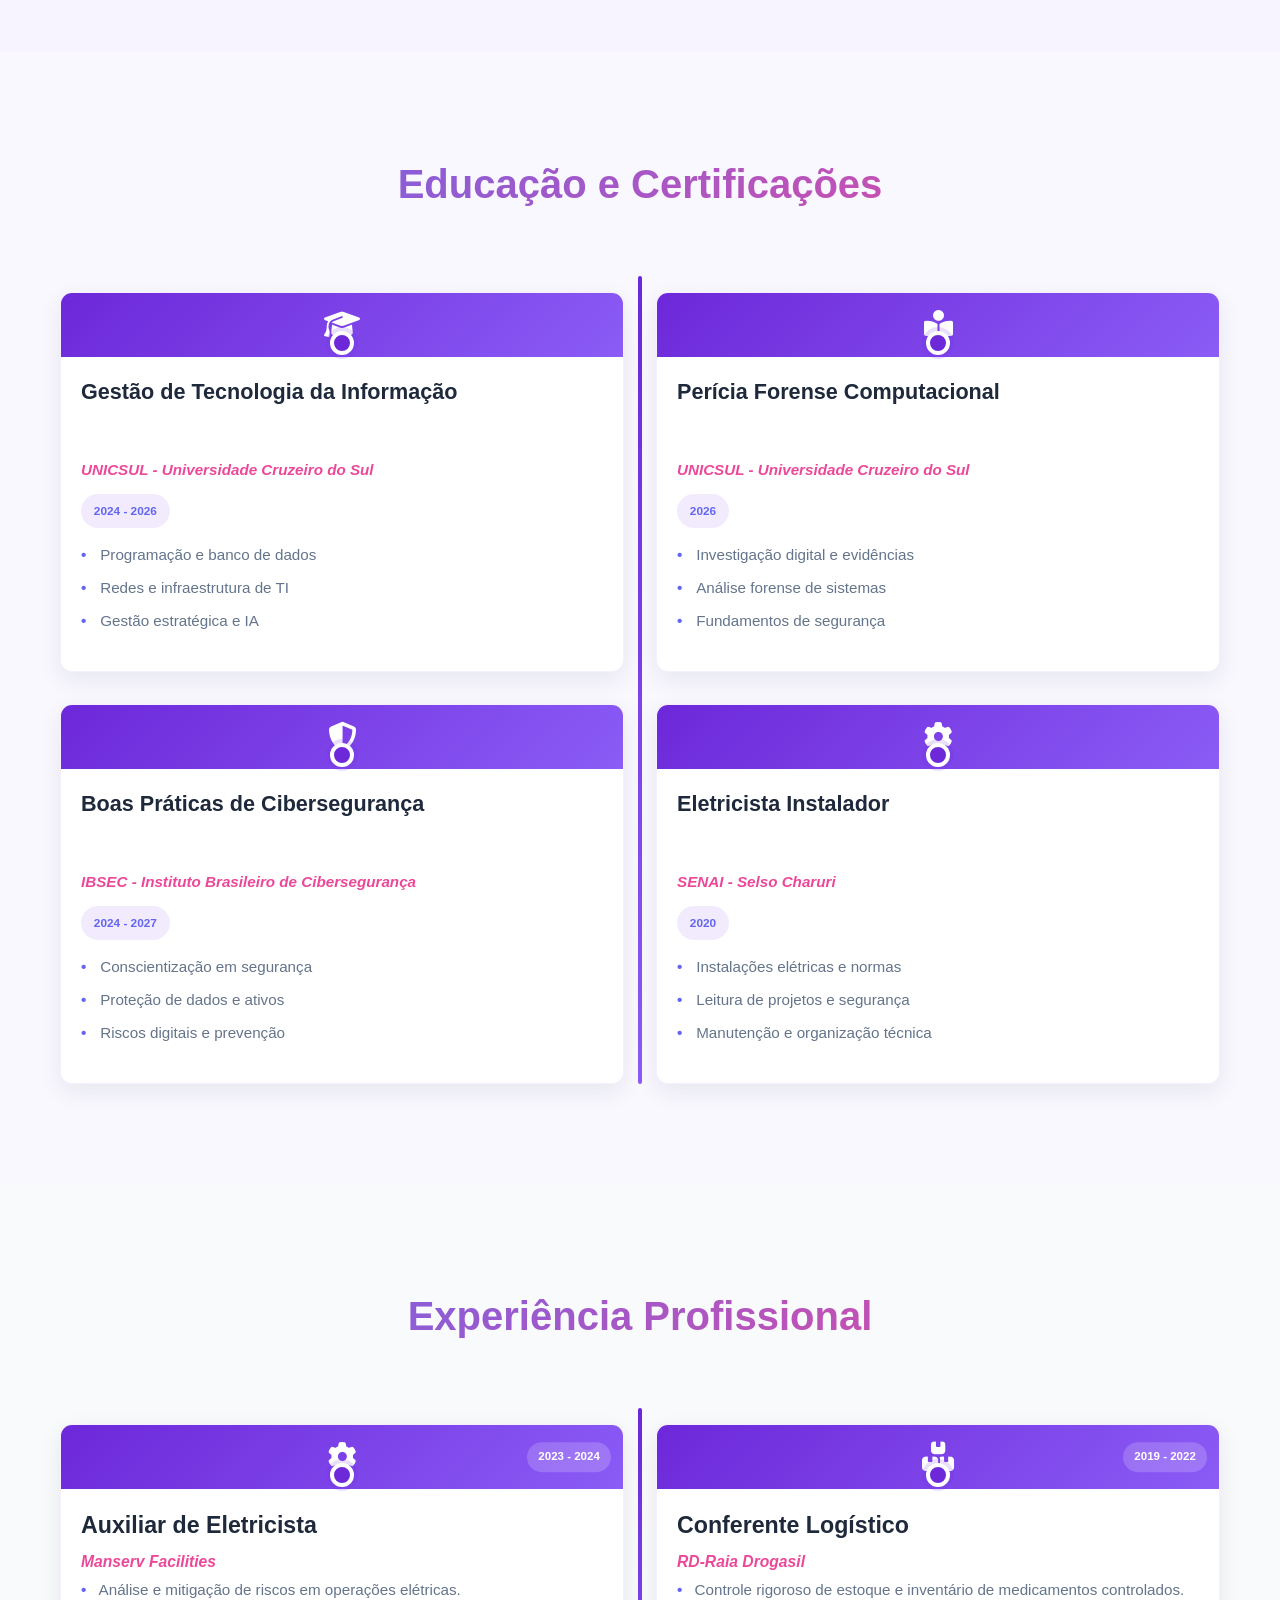
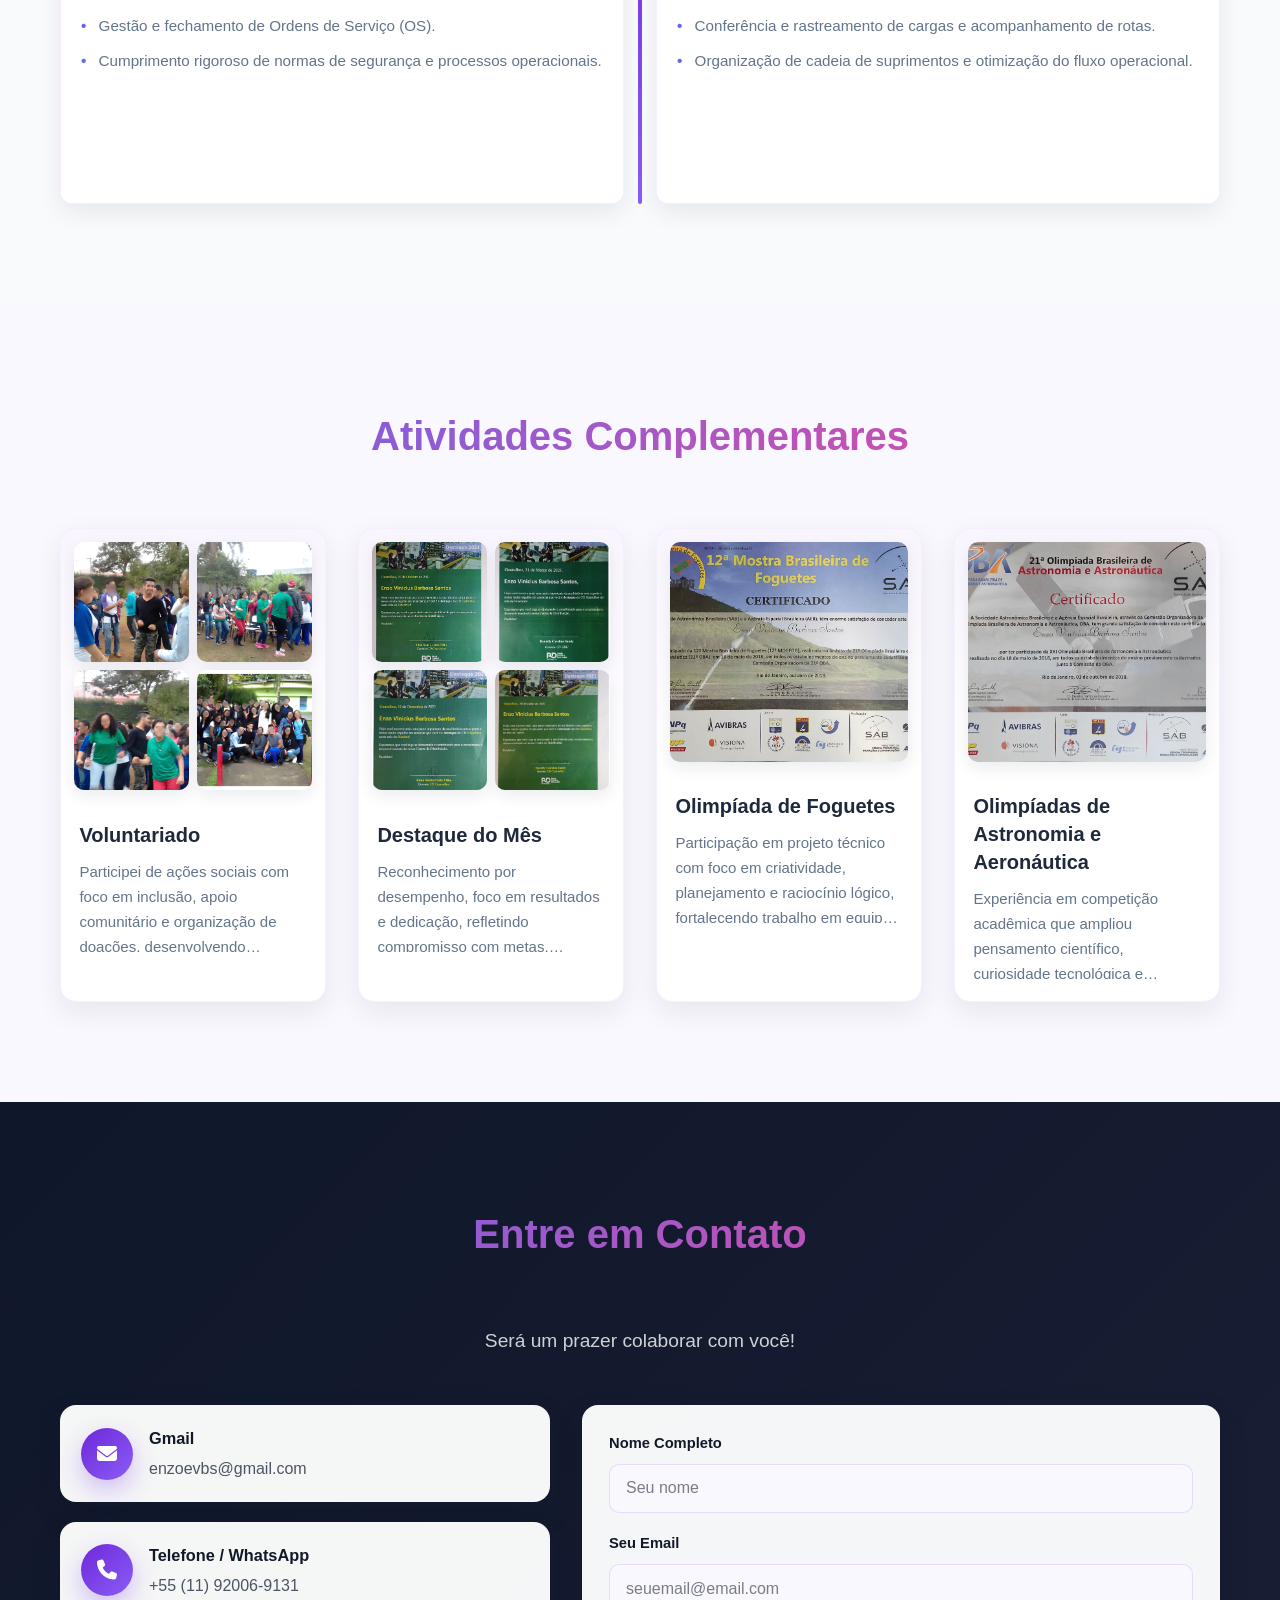
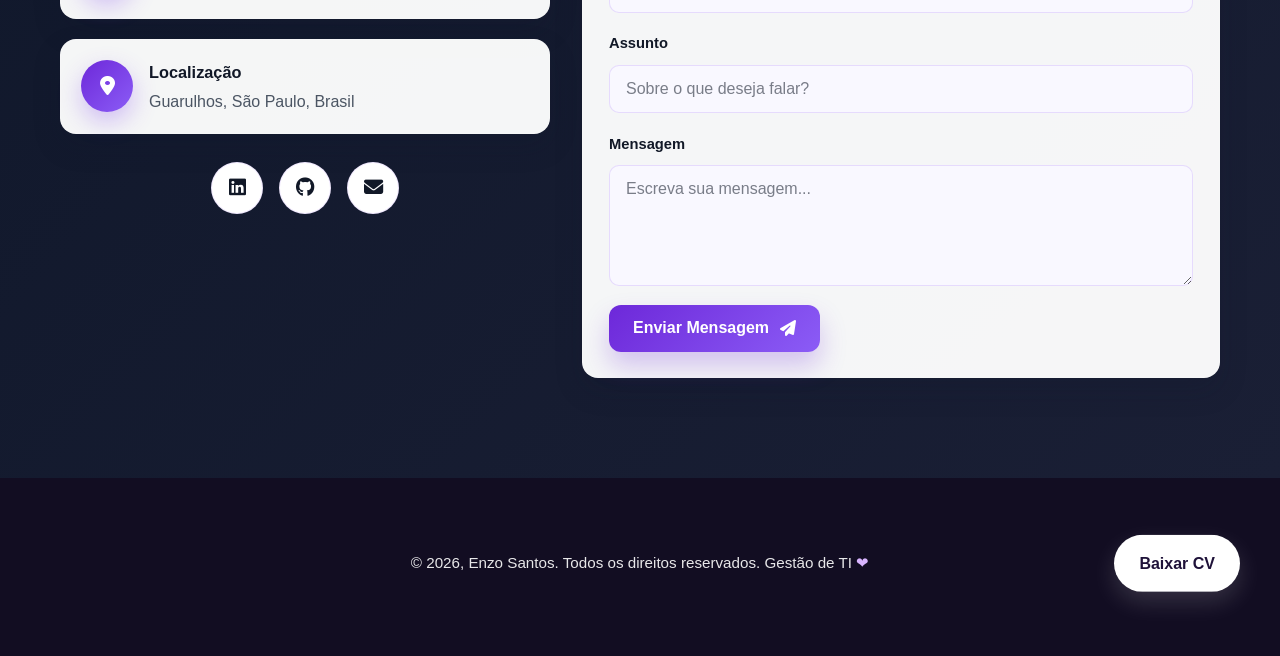
==== commit 673dee84: "Publica o portfólio no GitHub Pages Co-authored-by: Copilot <223556219+Copilot@users.noreply.github." ====
--- a/myPortfol.html
+++ b/myPortfol.html
@@ -115,7 +115,7 @@
                         <p>Criação de plataforma em conjunto com storytelling de dados, onde a população tem acesso ao controle de energia renovável e diminuição de gases poluentes, fazendo parte das ODS 13, 7 e 9.</p>
                     </div>
                     <div class="project-footer">
-                        <a href="#" class="project-link">Ver Projeto <i class="fa-solid fa-arrow-right"></i></a>
+                        <a href="https://github.com/Enzoevbs/Ecoenergia.git" class="project-link">Ver Projeto <i class="fa-solid fa-arrow-right"></i></a>
                     </div>
                 </div>
                 <div class="project-card">
@@ -127,7 +127,7 @@
                         <p>Dashboard de análise de dados com visualizações interativas, relatórios automáticos exportáveis e integração com ferramentas de BI.</p>
                     </div>
                     <div class="project-footer">
-                        <a href="#" class="project-link">Ver Projeto <i class="fa-solid fa-arrow-right"></i></a>
+                        <a href="Projetos%20faculdade/Excel%20dash%20board/2B%20-%20Dashboard%20-%20An%C3%A1lise%20de%20Perfil.xlsx" class="project-link" download>Baixar Planilha <i class="fa-solid fa-file-excel"></i></a>
                     </div>
                 </div>
             </div>
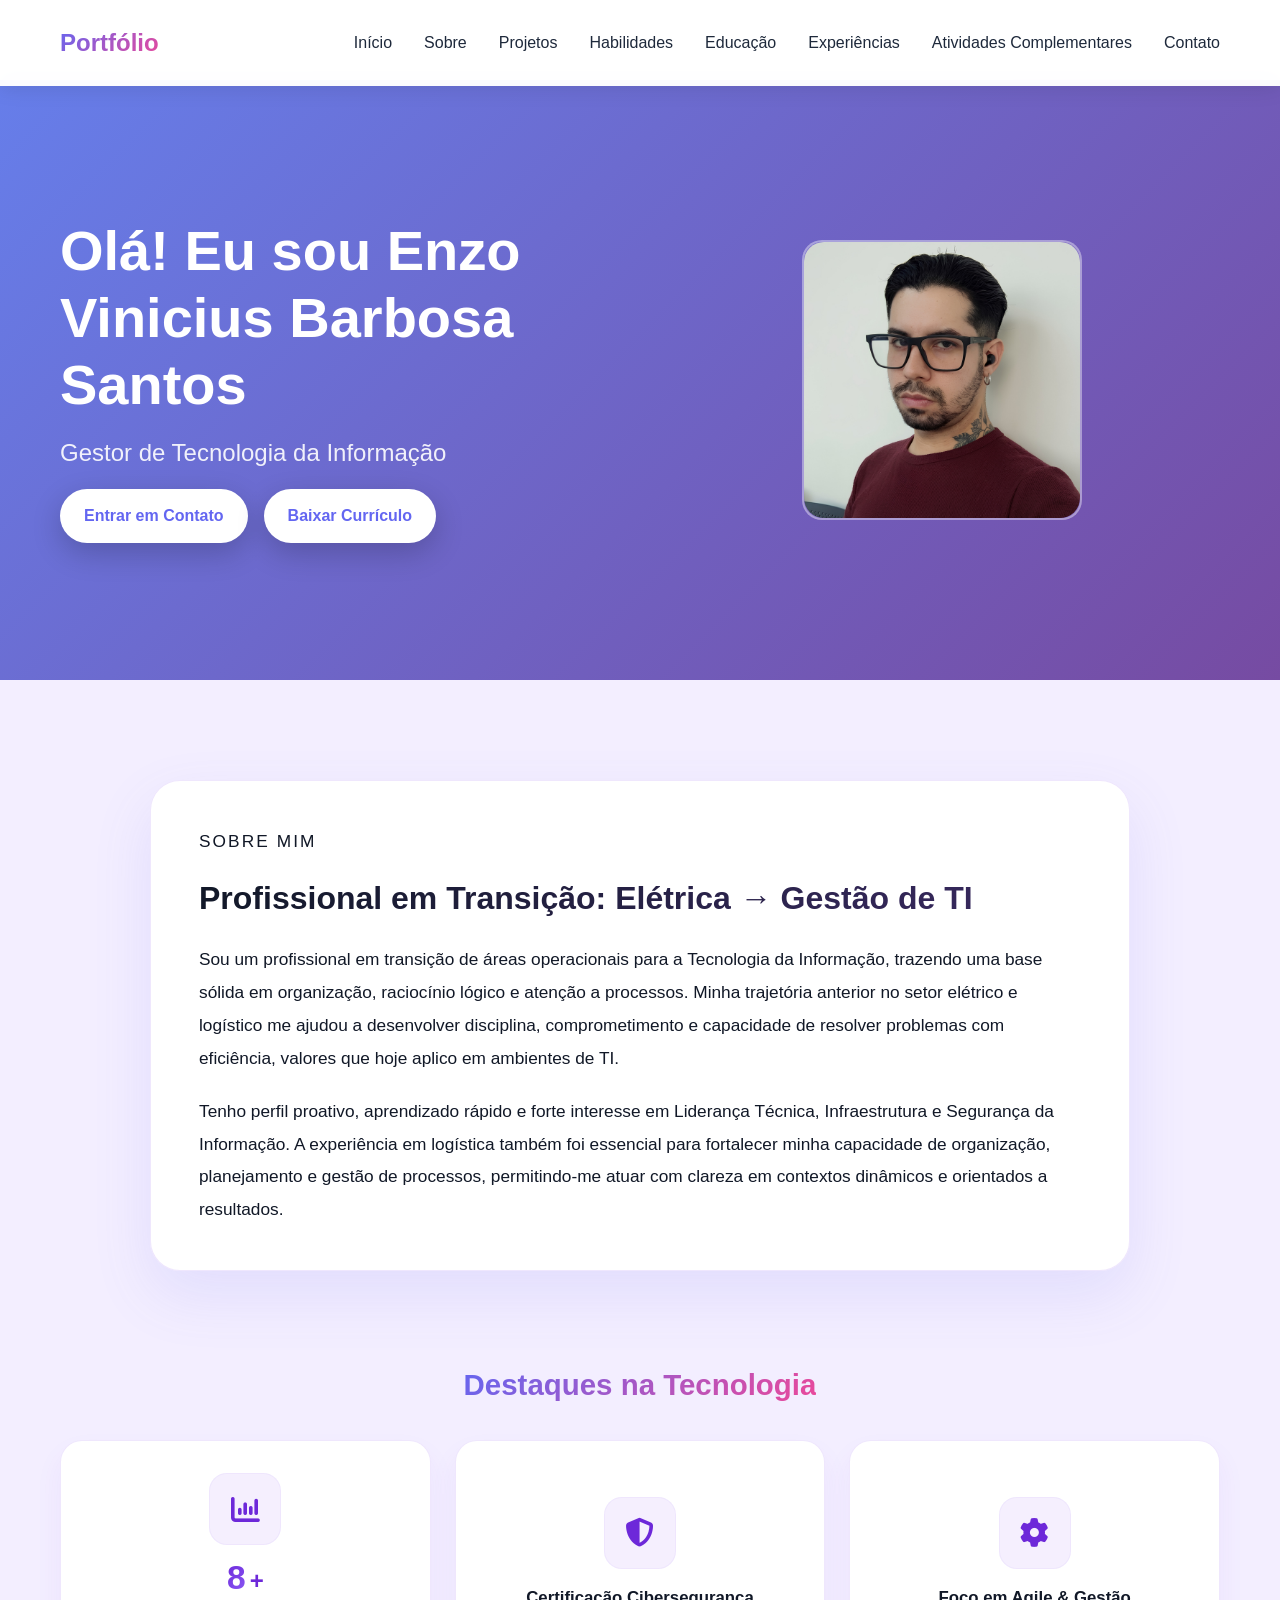
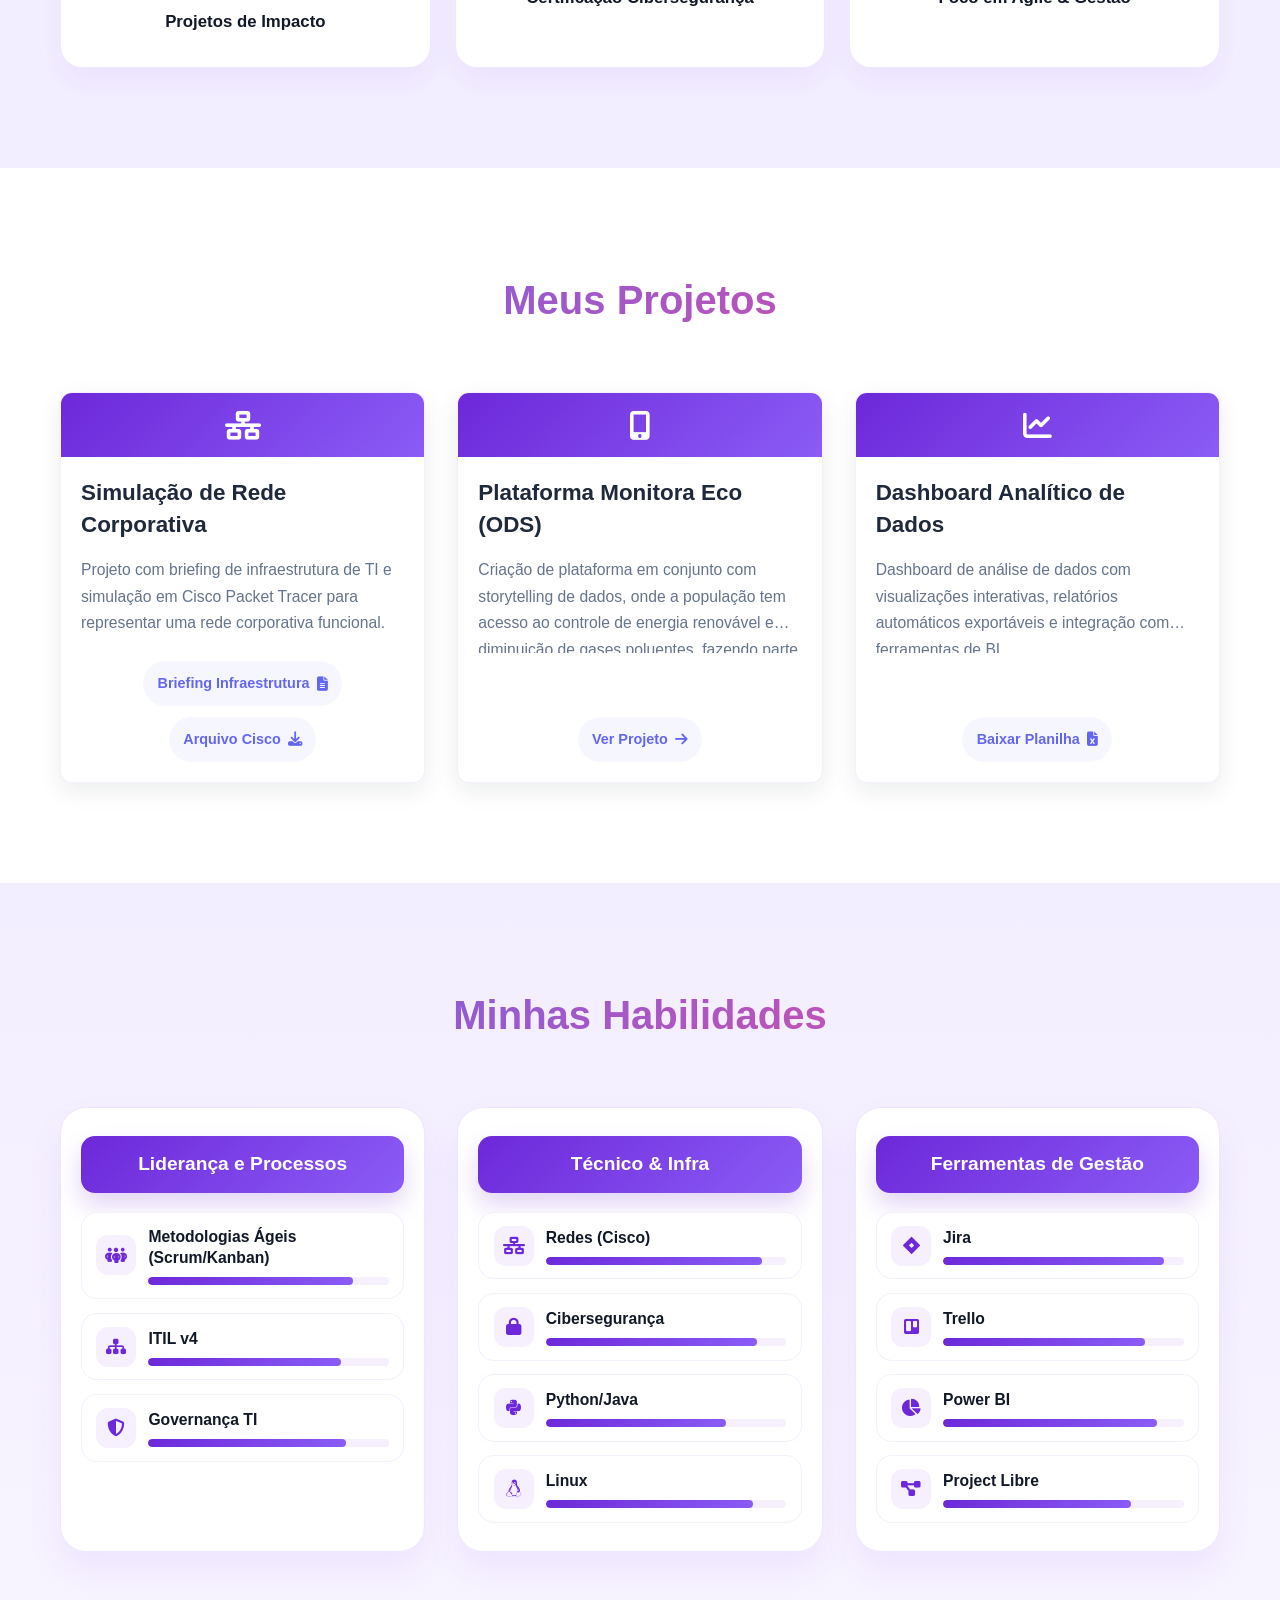
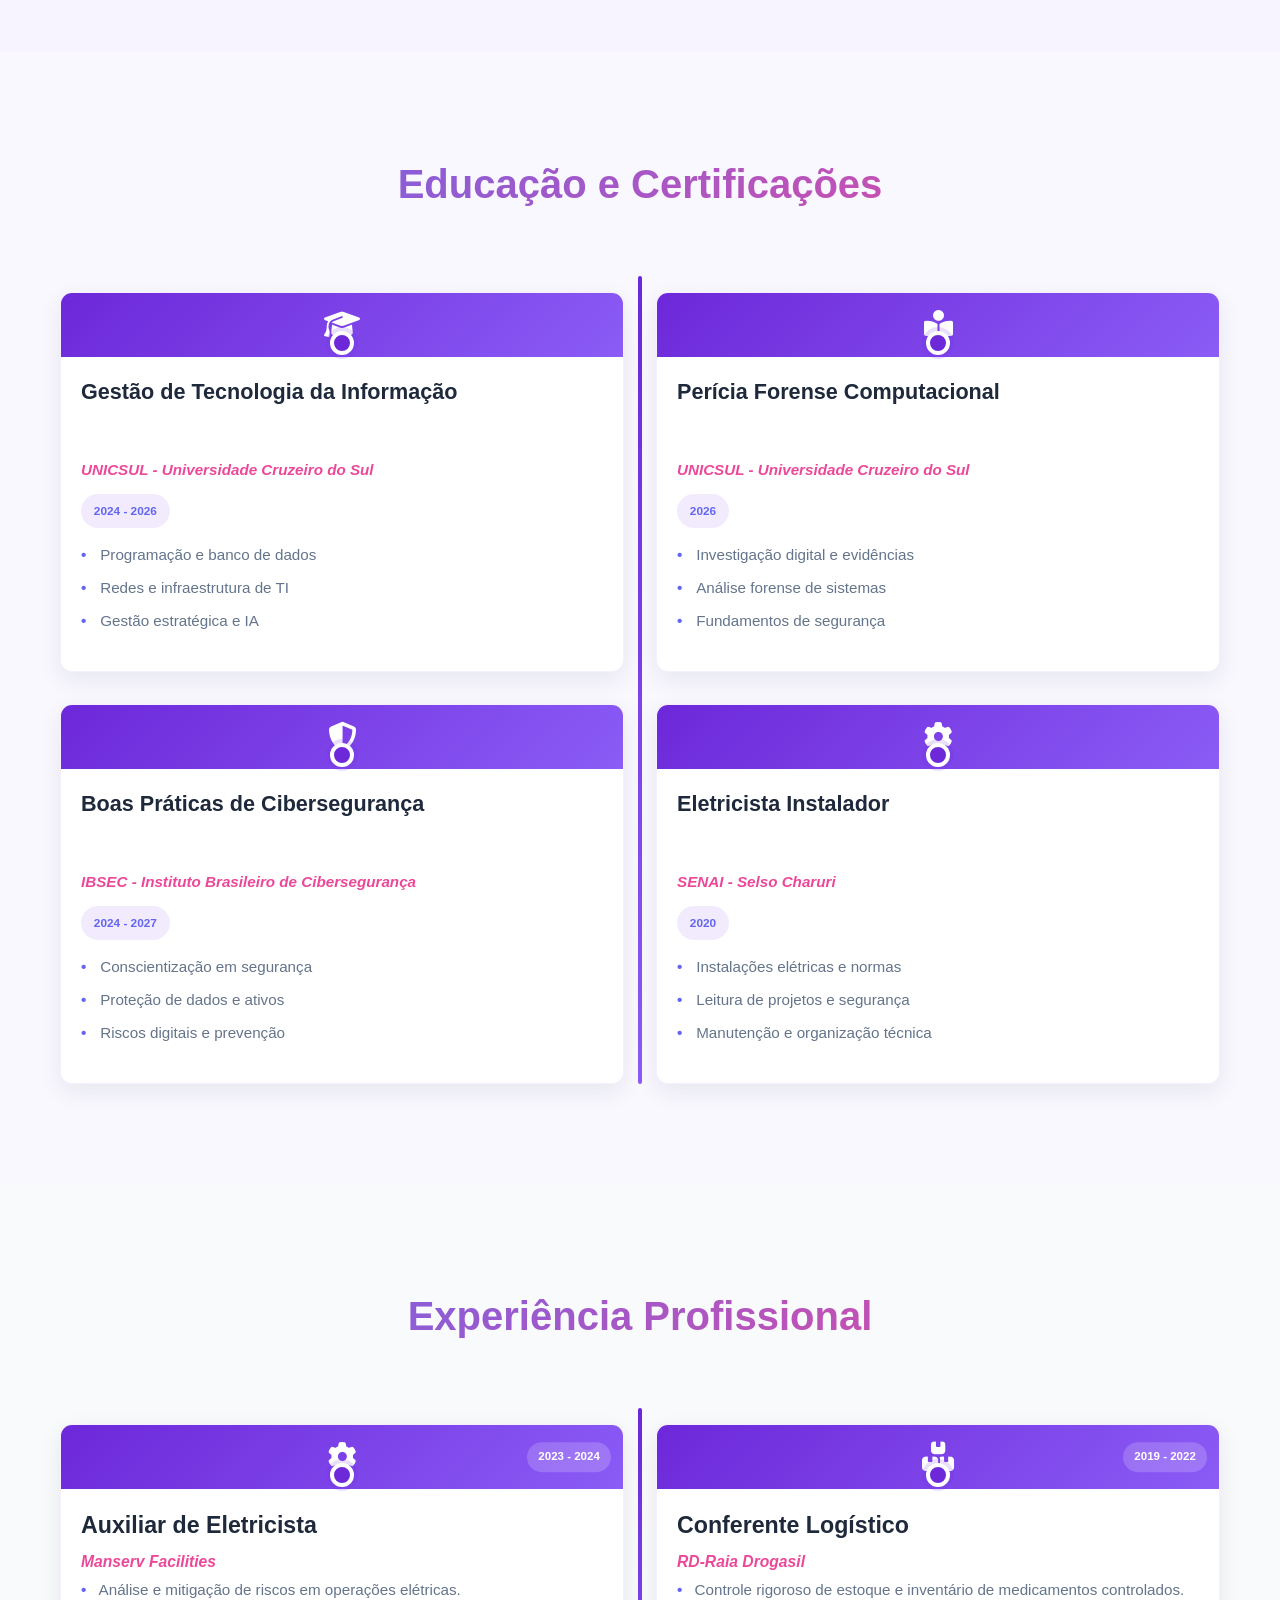
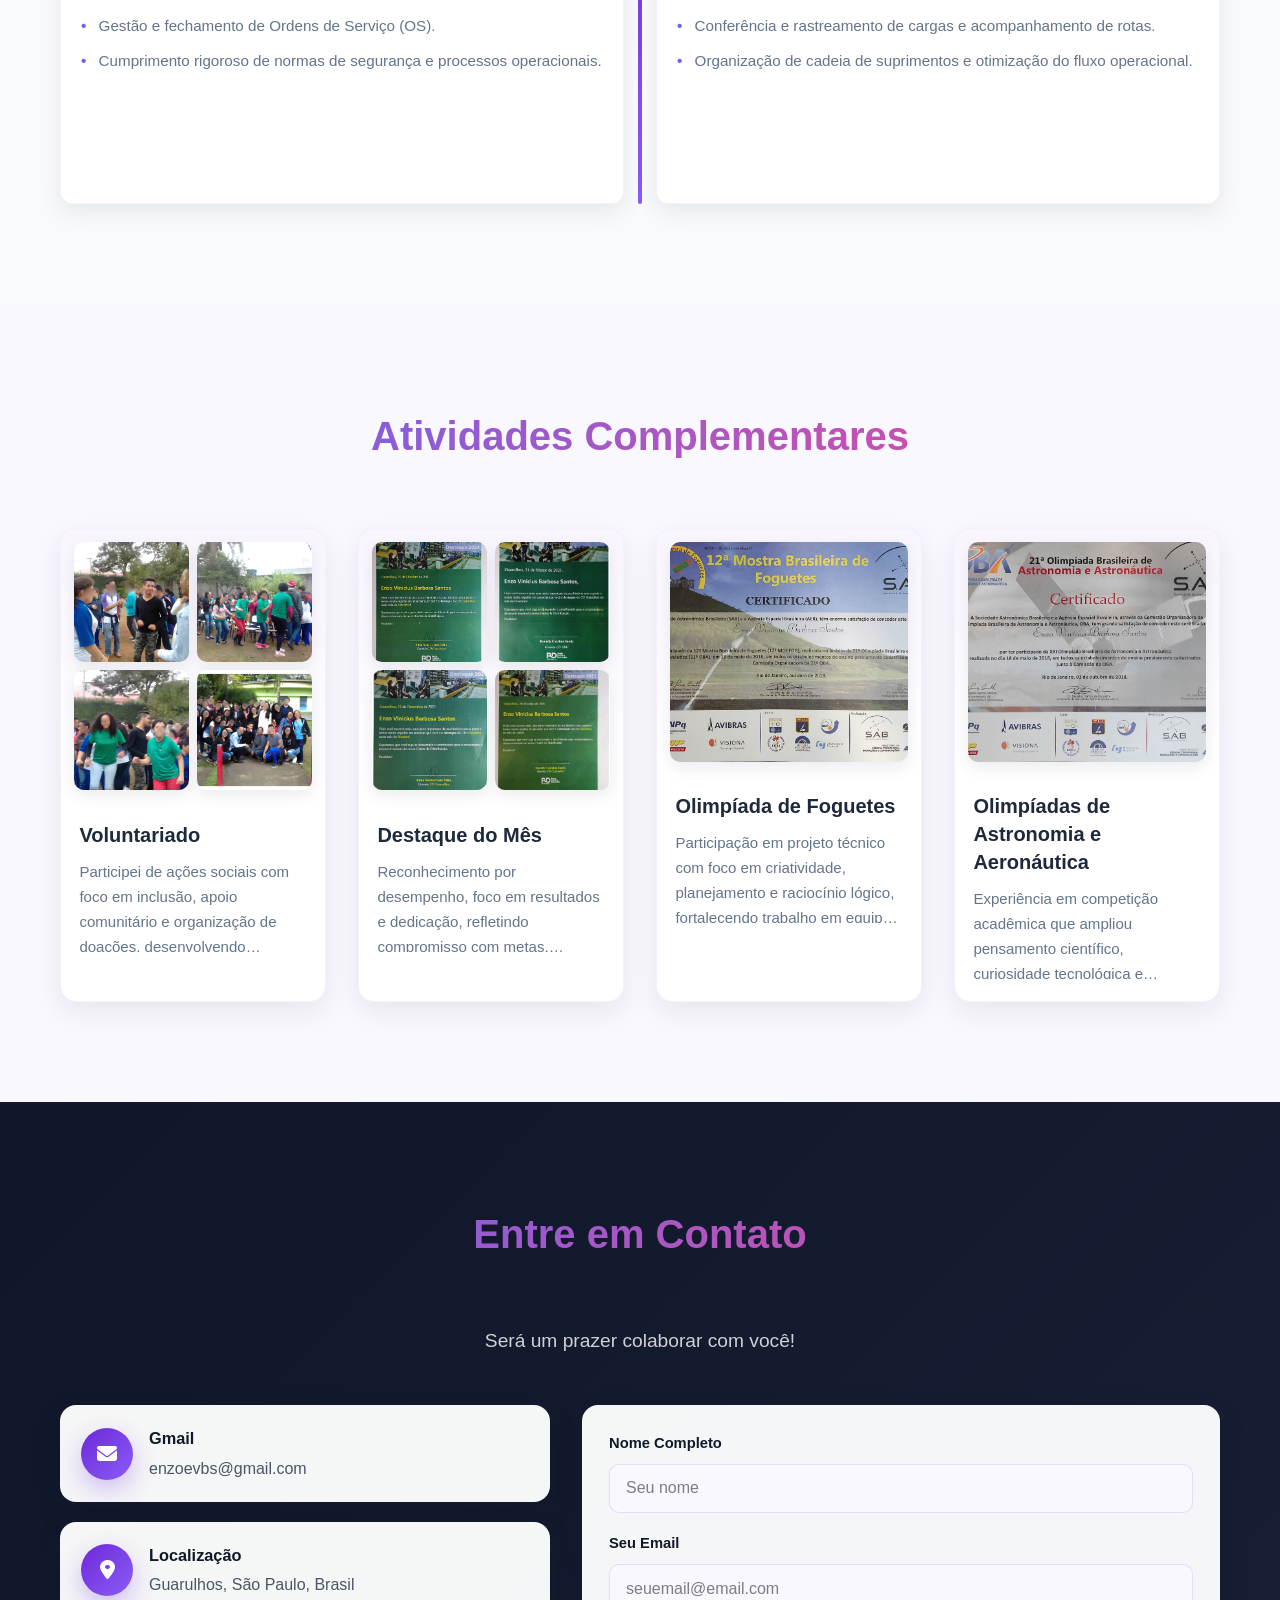
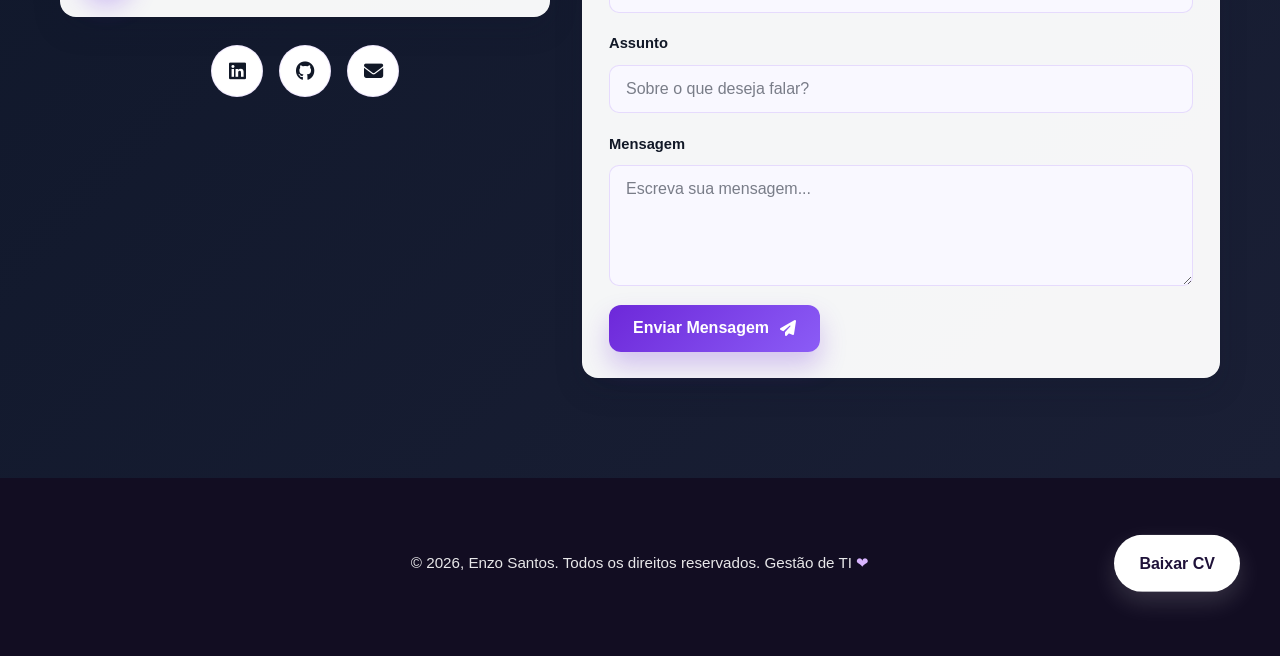
==== commit 75169a36: "Remove o cartão central da seção de contato Co-authored-by: Copilot <223556219+Copilot@users.noreply" ====
--- a/myPortfol.html
+++ b/myPortfol.html
@@ -39,7 +39,7 @@
                 <p class="hero-subtitle">Gestor de Tecnologia da Informação</p>
                 <div class="hero-actions fade-in-up">
                     <a href="#contact" class="hero-button hero-button-primary">Entrar em Contato</a>
-                    <a href="_CurriculumEnzo042026.pdf" class="hero-button hero-button-secondary" download>Baixar Currículo</a>
+                    <a href="CurriculoEnzo042026.pdf" class="hero-button hero-button-secondary" download>Baixar Currículo</a>
                 </div>
             
             </div>
@@ -429,16 +429,6 @@
                         <div class="contact-copy">
                             <h4>Gmail</h4>
                             <a href="mailto:enzoevbs@gmail.com">enzoevbs@gmail.com</a>
-                        </div>
-                    </div>
-
-                    <div class="contact-mini-card">
-                        <div class="contact-icon">
-                            <i class="fa-solid fa-phone"></i>
-                        </div>
-                        <div class="contact-copy">
-                            <h4>Telefone / WhatsApp</h4>
-                            <a href="tel:+5511920069131">+55 (11) 92006-9131</a>
                         </div>
                     </div>
 
@@ -506,7 +496,7 @@
             <div class="footer-text">
                 <p>&copy; 2026, Enzo Santos. Todos os direitos reservados. Gestão de TI <span class="heart">❤</span></p>
             </div>
-            <a href="_CurriculumEnzo042026.pdf" class="floating-cv" download>
+            <a href="CurriculoEnzo042026.pdf" class="floating-cv" download>
                 <span>Baixar CV</span>
             </a>
         </div>
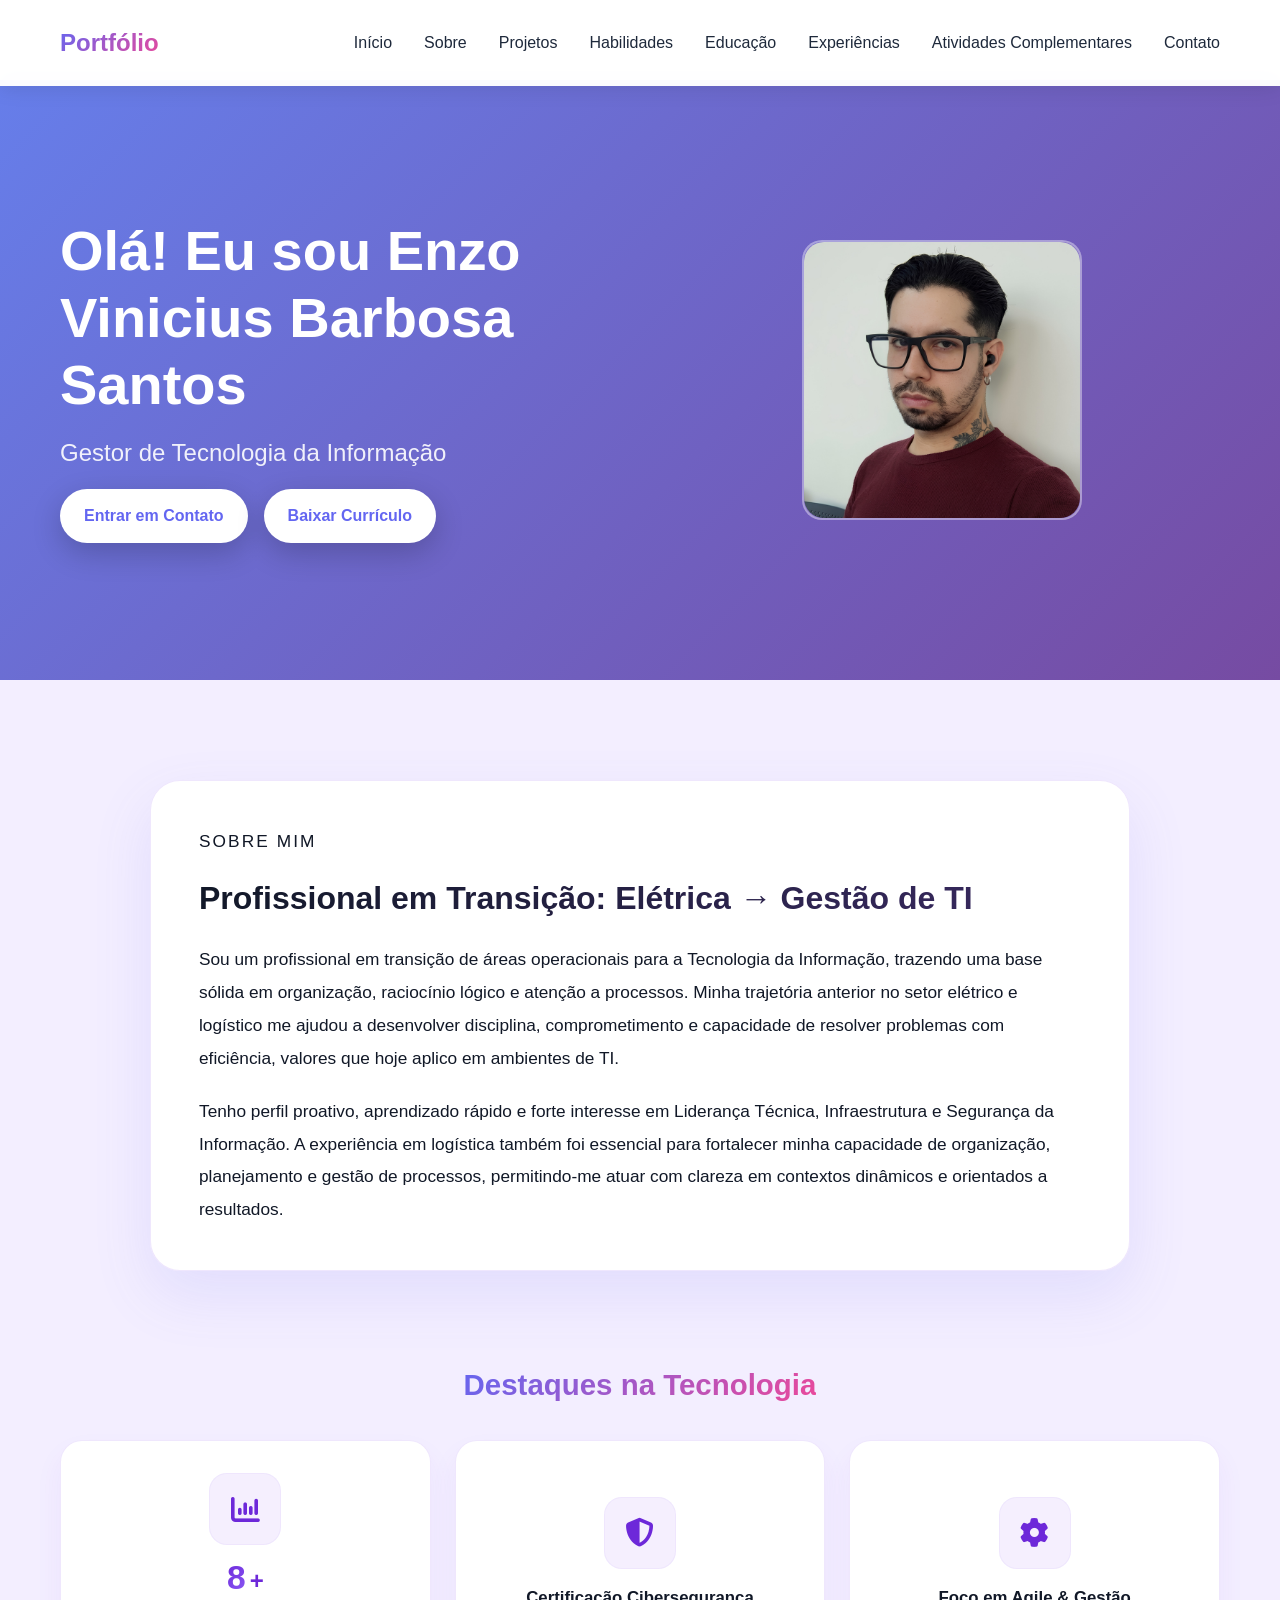
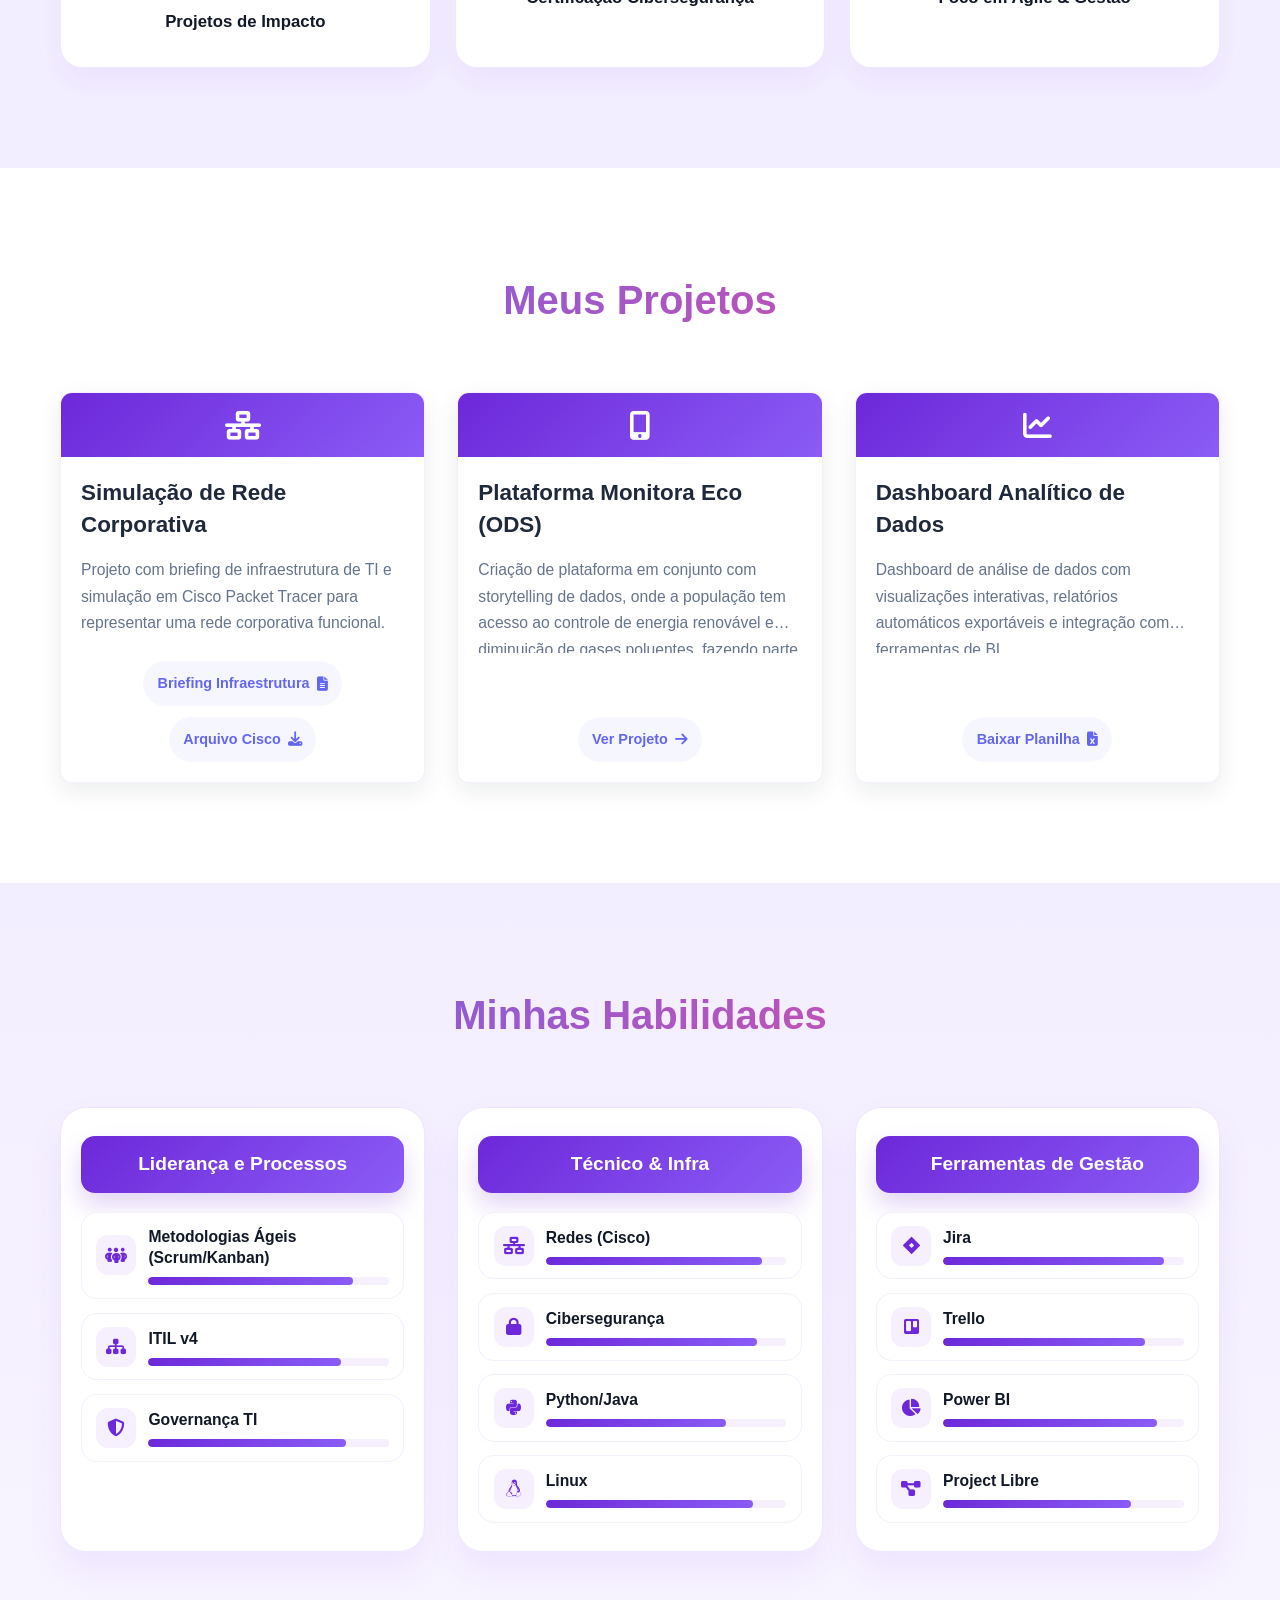
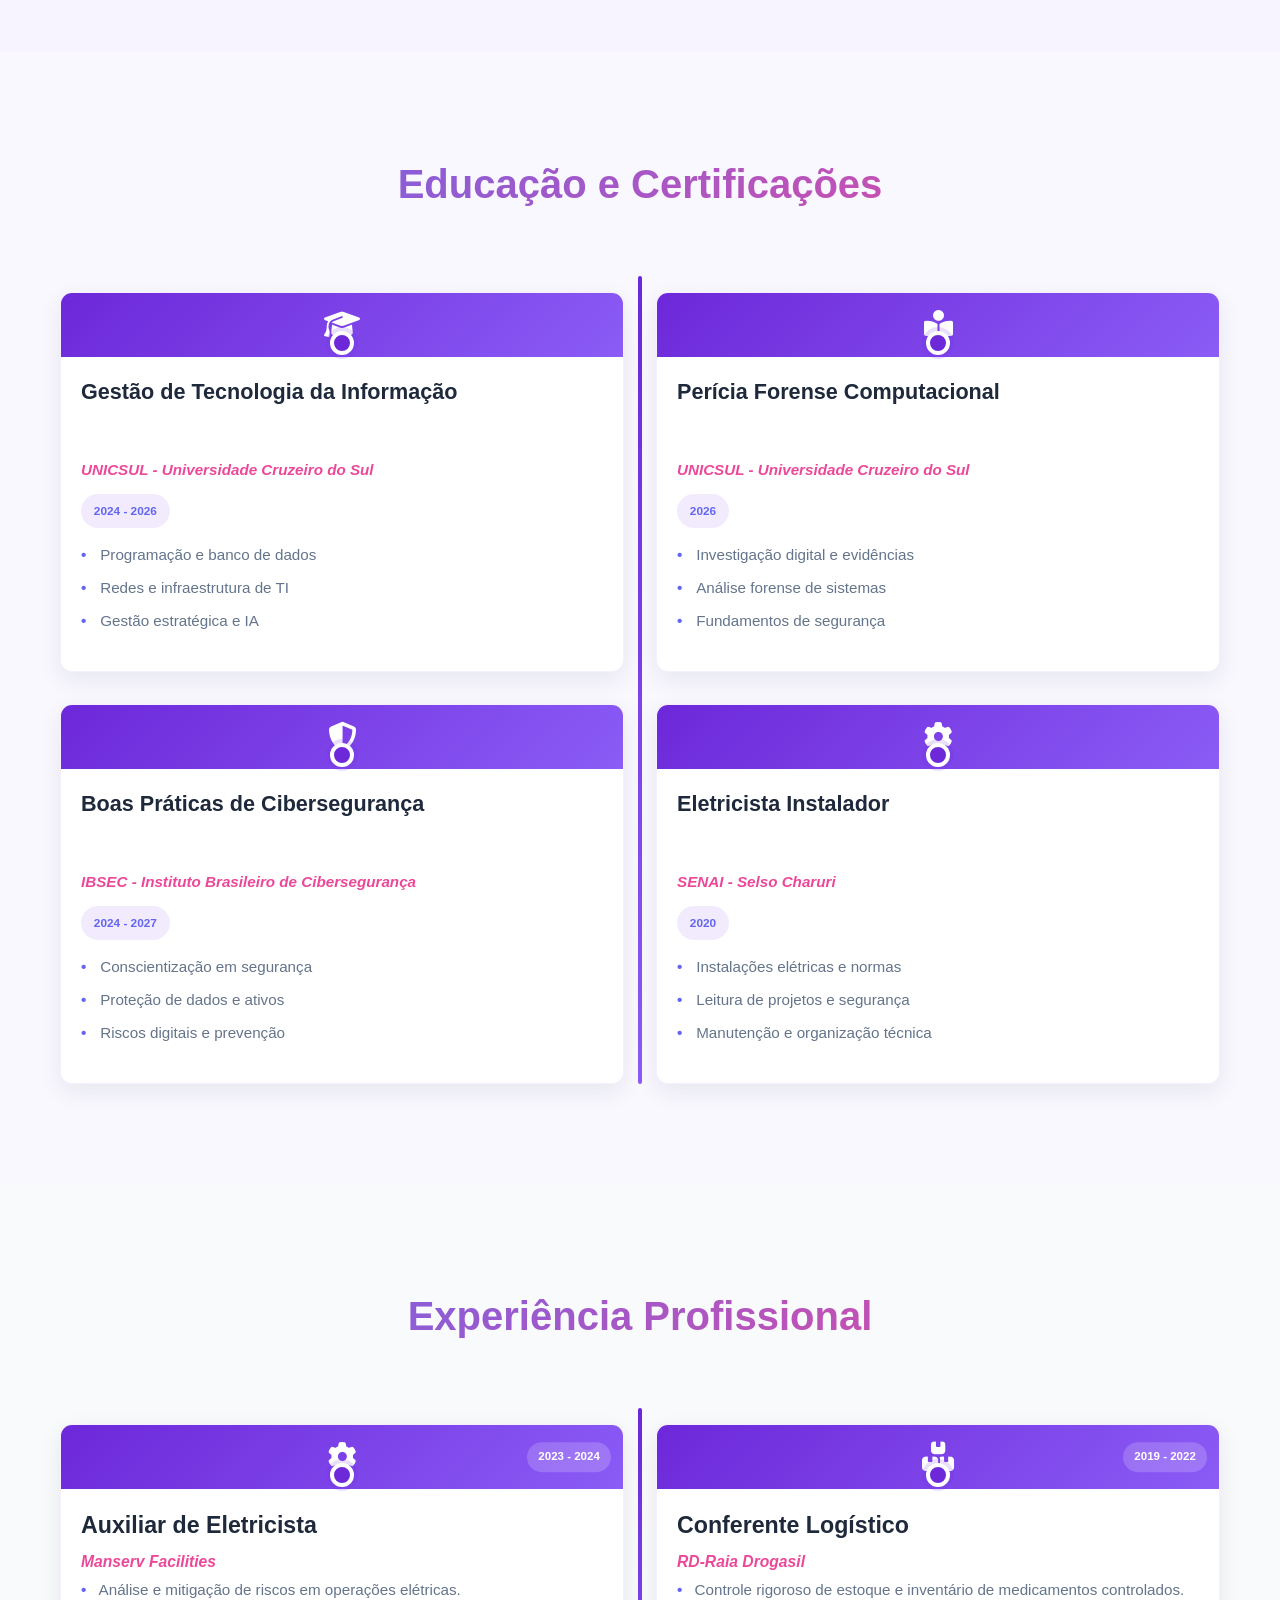
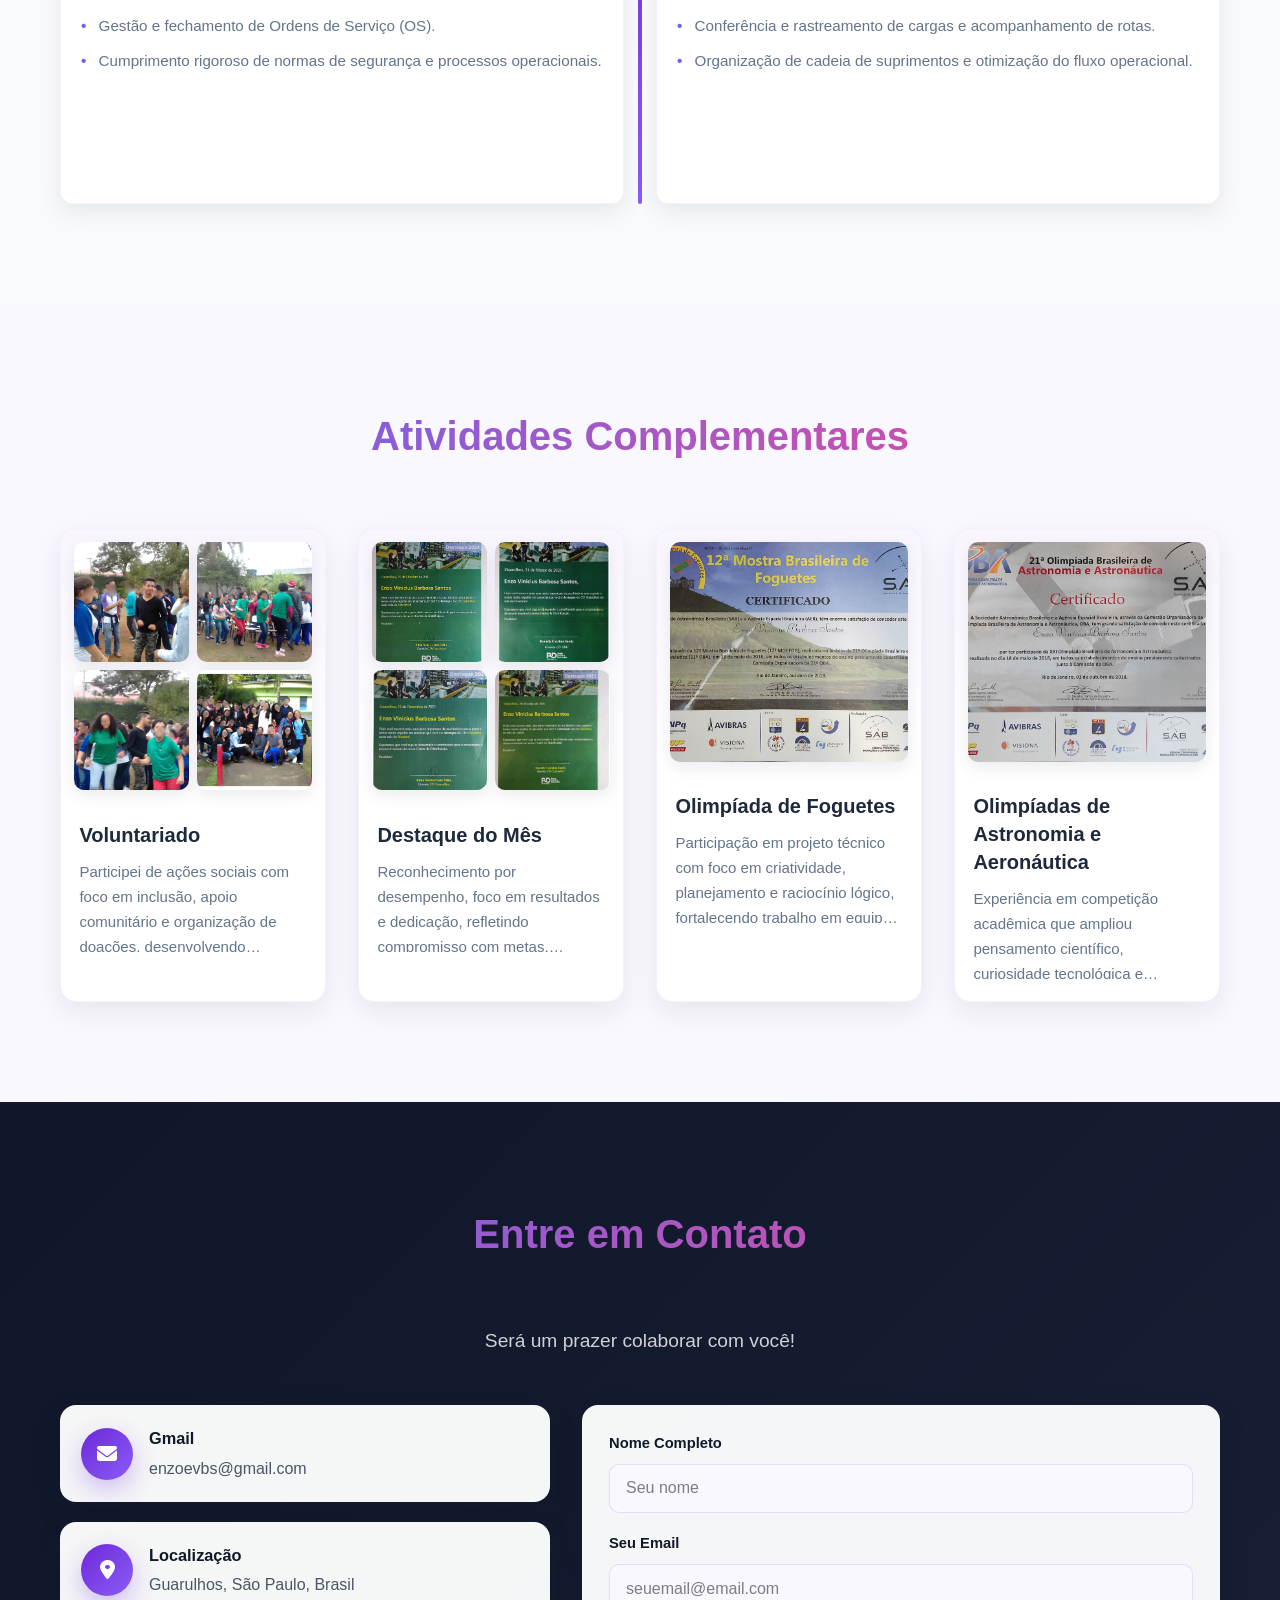
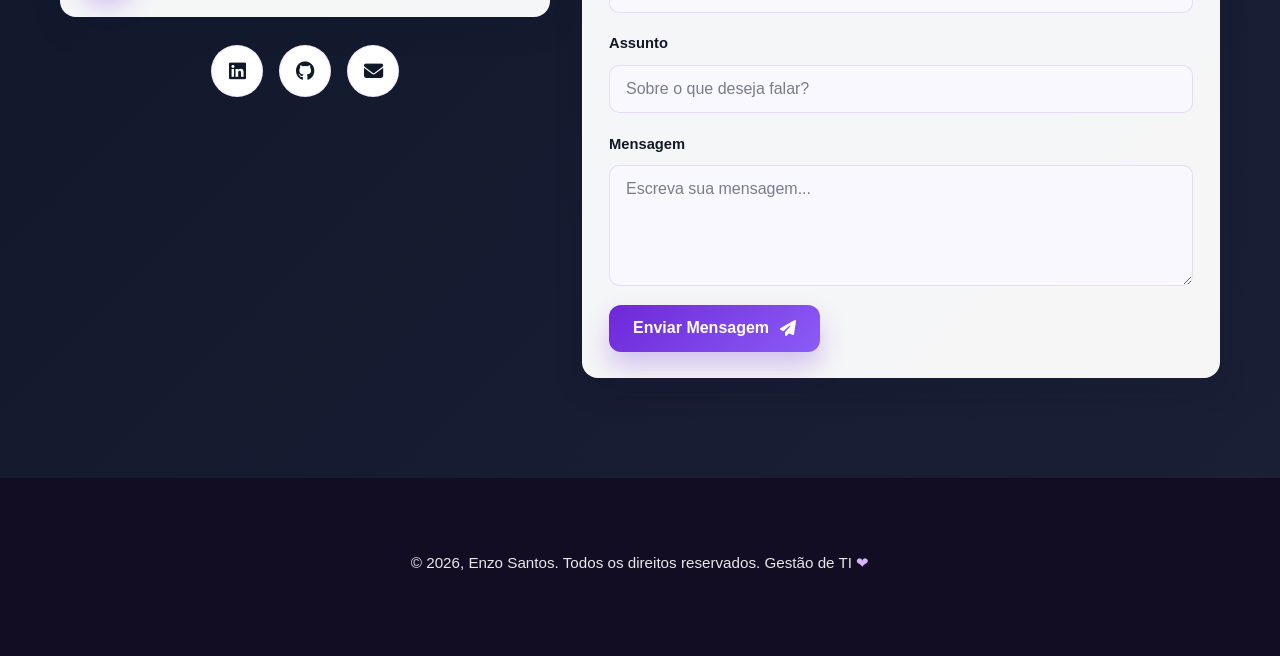
==== commit db6db7e1: "Remove o botao flutuante e organiza curriculos Co-authored-by: Copilot <223556219+Copilot@users.nore" ====
--- a/myPortfol.html
+++ b/myPortfol.html
@@ -39,7 +39,7 @@
                 <p class="hero-subtitle">Gestor de Tecnologia da Informação</p>
                 <div class="hero-actions fade-in-up">
                     <a href="#contact" class="hero-button hero-button-primary">Entrar em Contato</a>
-                    <a href="CurriculoEnzo042026.pdf" class="hero-button hero-button-secondary" download>Baixar Currículo</a>
+                    <a href="documentos/curriculos/_Enzocurriculoseg112026.pdf" class="hero-button hero-button-secondary" download>Baixar Currículo</a>
                 </div>
             
             </div>
@@ -496,9 +496,6 @@
             <div class="footer-text">
                 <p>&copy; 2026, Enzo Santos. Todos os direitos reservados. Gestão de TI <span class="heart">❤</span></p>
             </div>
-            <a href="CurriculoEnzo042026.pdf" class="floating-cv" download>
-                <span>Baixar CV</span>
-            </a>
         </div>
     </footer>
 
--- a/style.css
+++ b/style.css
@@ -1594,40 +1594,6 @@
     color: #d8b4fe;
 }
 
-.floating-cv {
-    position: absolute;
-    right: 0;
-    top: 50%;
-    transform: translateY(-50%);
-    display: inline-flex;
-    align-items: center;
-    justify-content: center;
-    padding: 0.9rem 1.5rem;
-    border-radius: 999px;
-    background: white;
-    color: #1f1239;
-    font-weight: 700;
-    text-decoration: none;
-    box-shadow: 0 10px 24px rgba(255, 255, 255, 0.15);
-    border: 1px solid rgba(255, 255, 255, 0.15);
-    animation: cvPulse 2.2s ease-in-out infinite;
-    transition: transform 0.25s ease, box-shadow 0.25s ease;
-}
-
-.floating-cv:hover {
-    transform: translateY(-50%) scale(1.03);
-    box-shadow: 0 16px 30px rgba(255, 255, 255, 0.18);
-}
-
-@keyframes cvPulse {
-    0%, 100% {
-        box-shadow: 0 0 0 0 rgba(255, 255, 255, 0.18);
-    }
-    50% {
-        box-shadow: 0 0 0 12px rgba(255, 255, 255, 0.02);
-    }
-}
-
 /* ==================== Responsive Design ==================== */
 @media (max-width: 768px) {
     .hamburger {
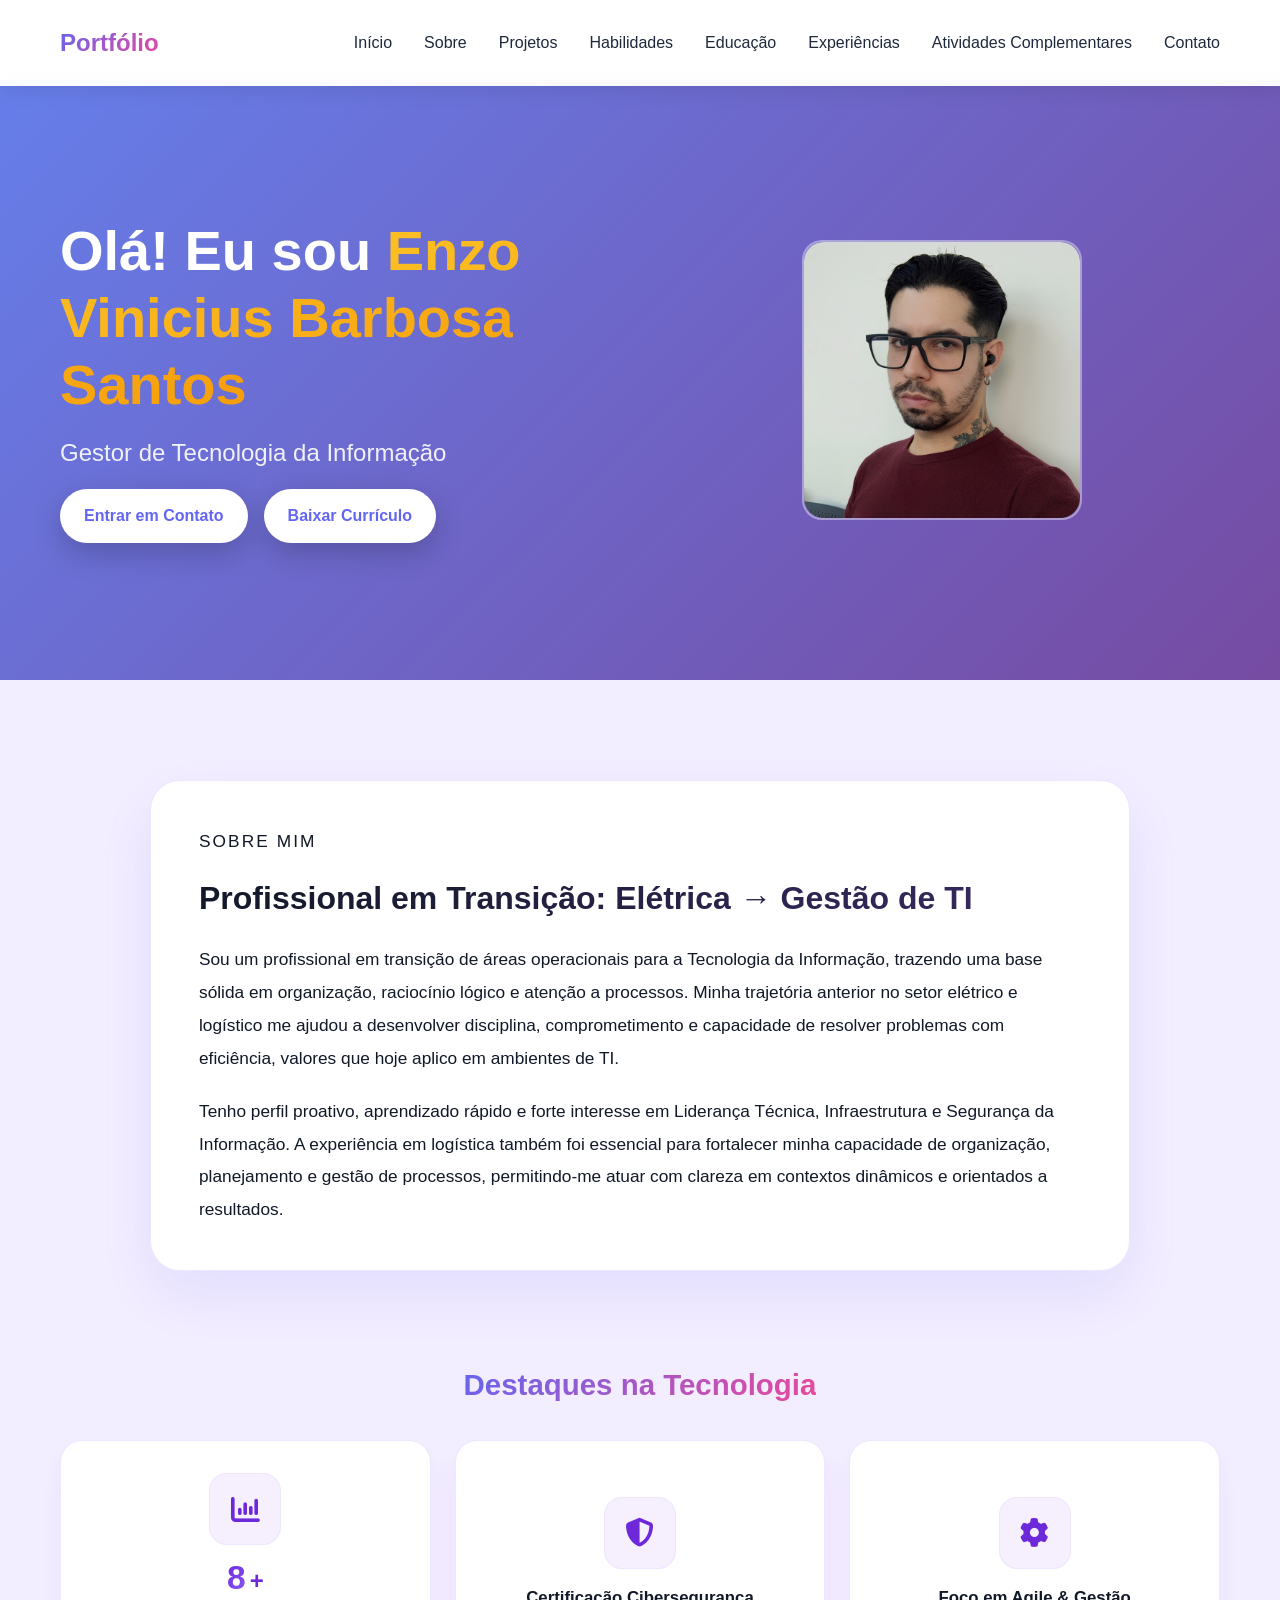
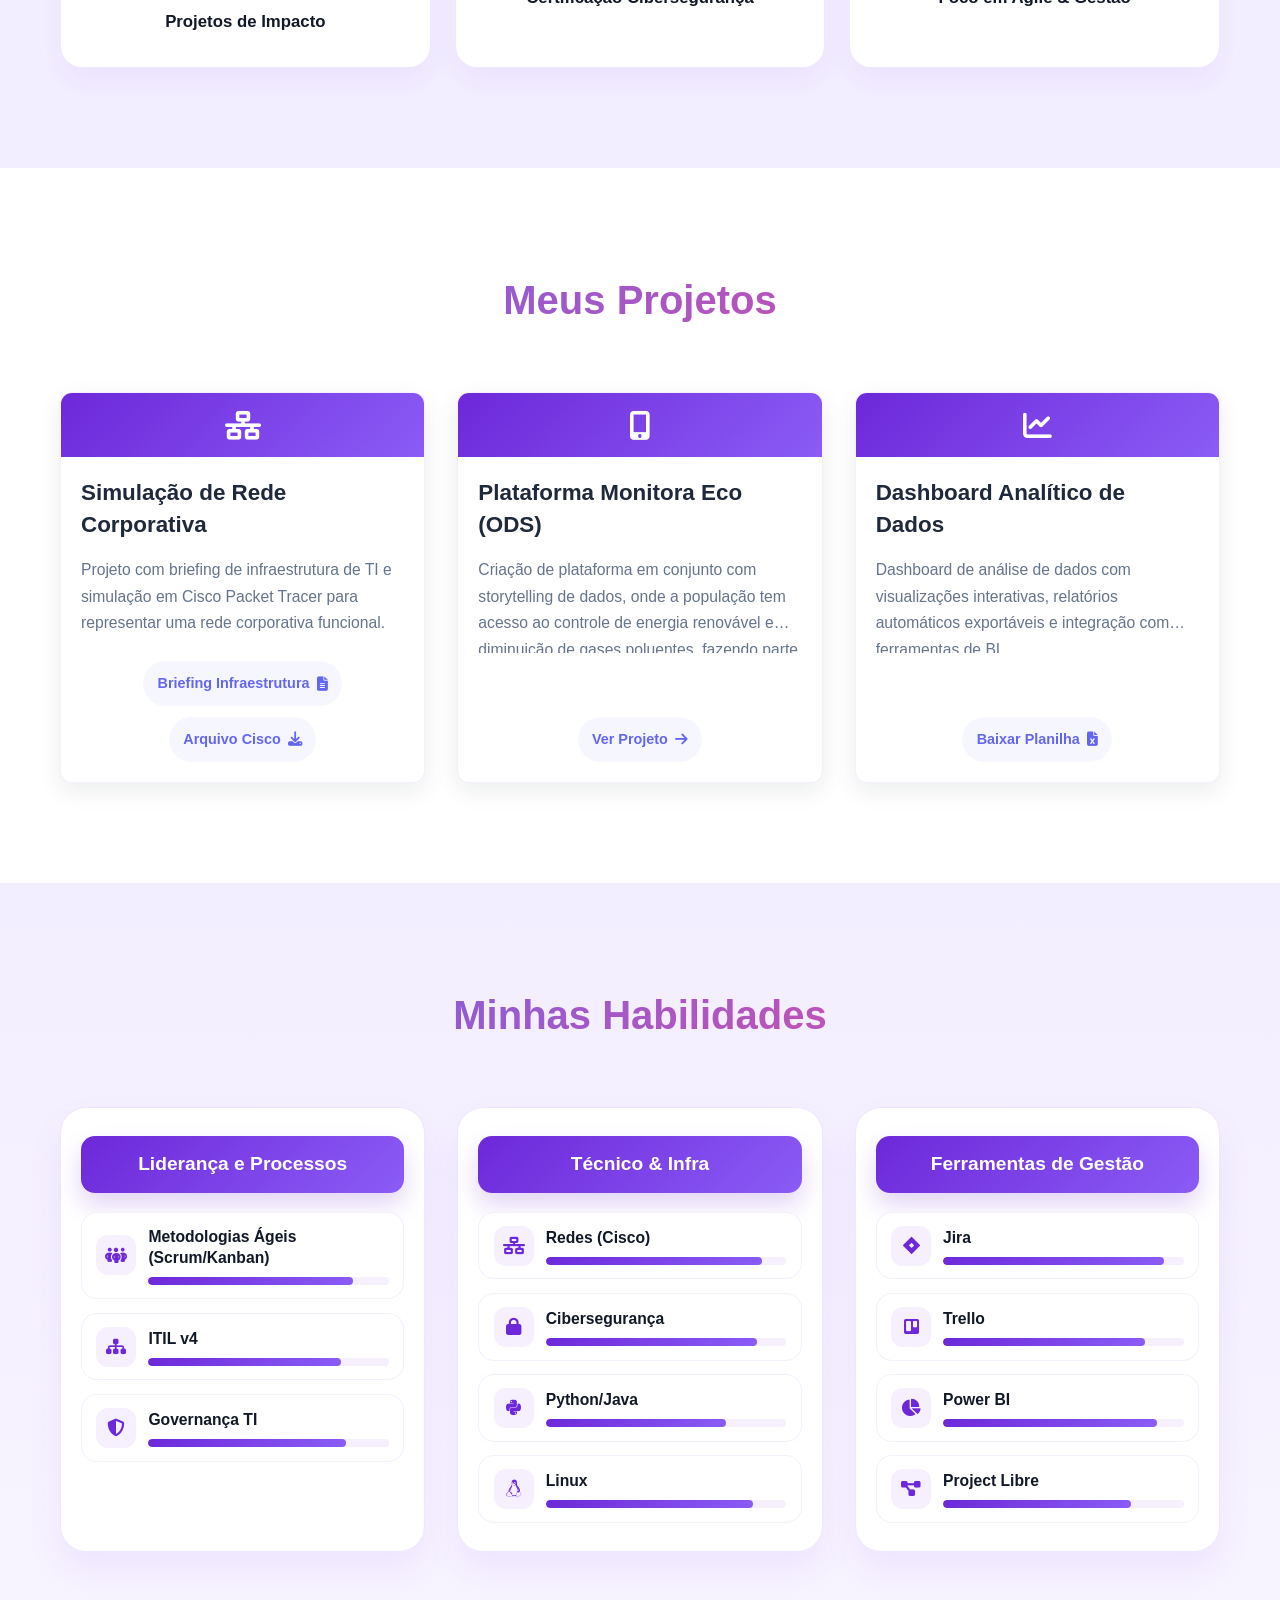
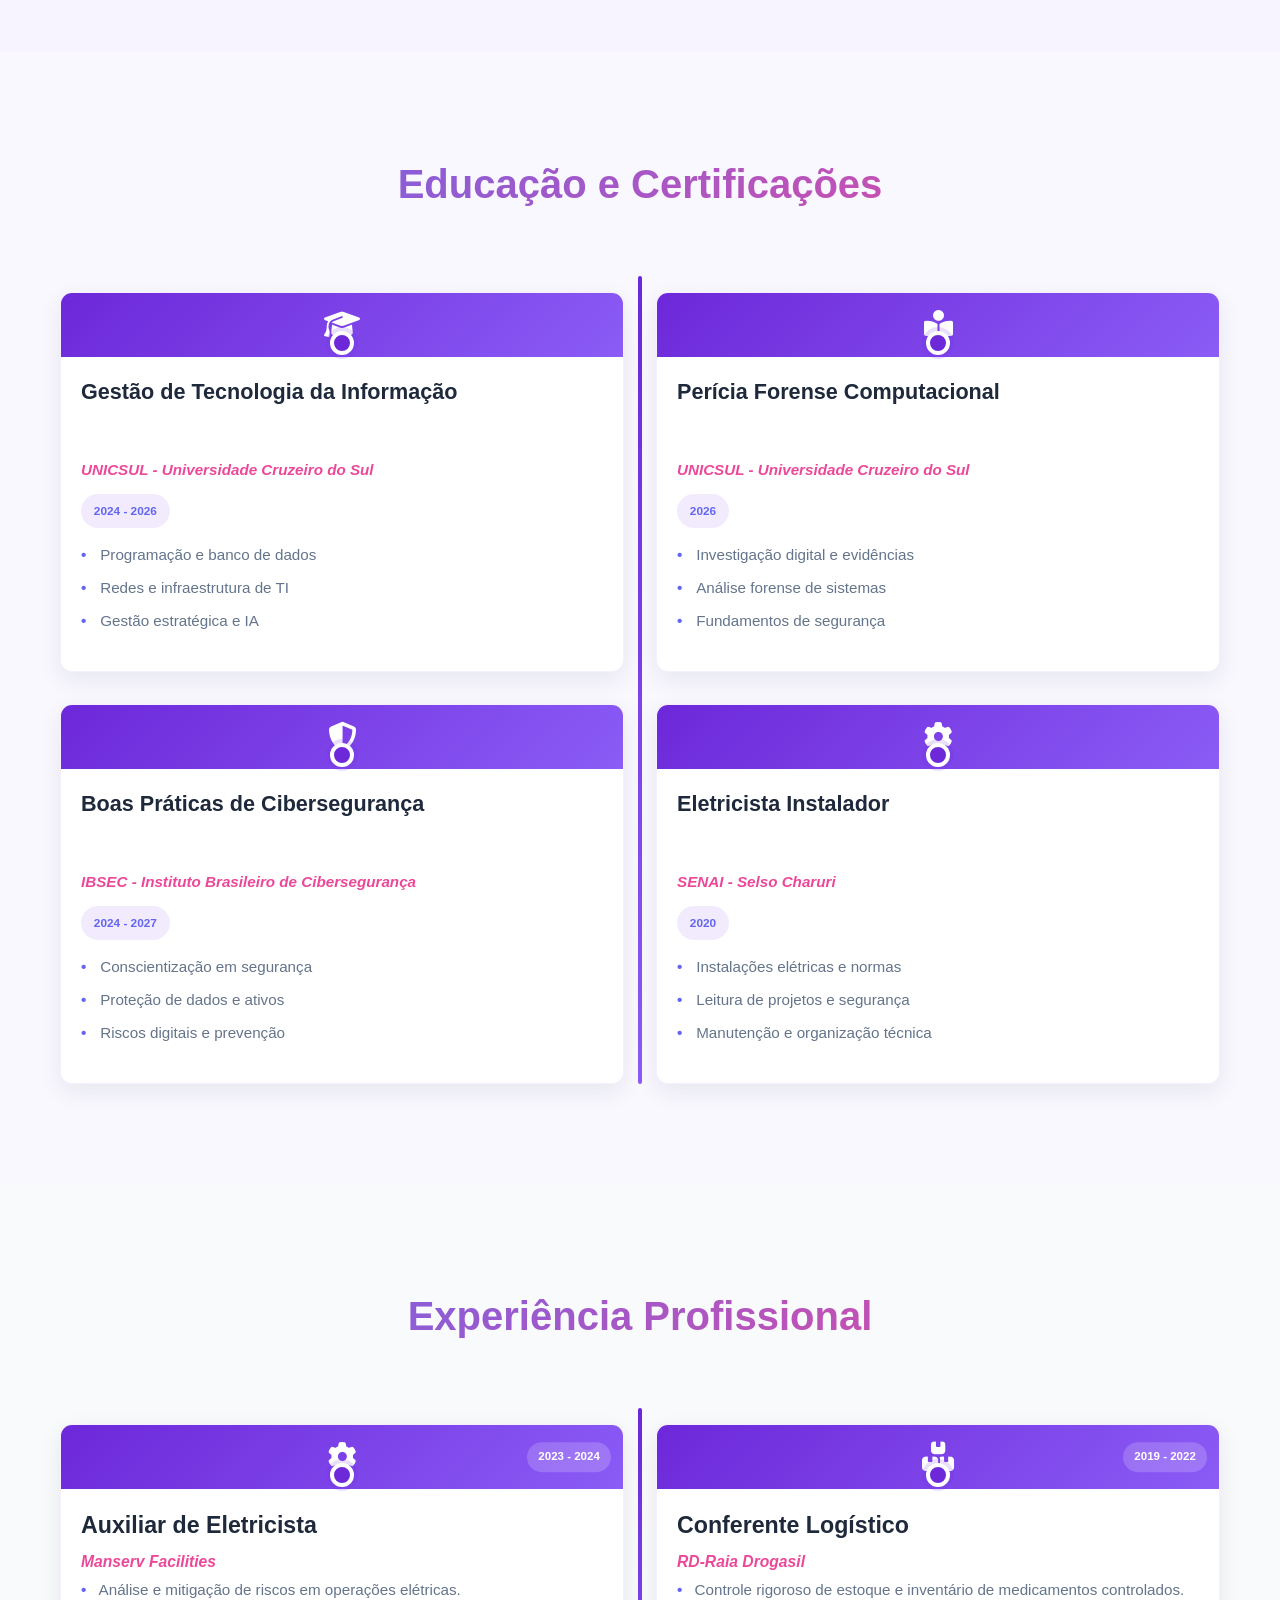
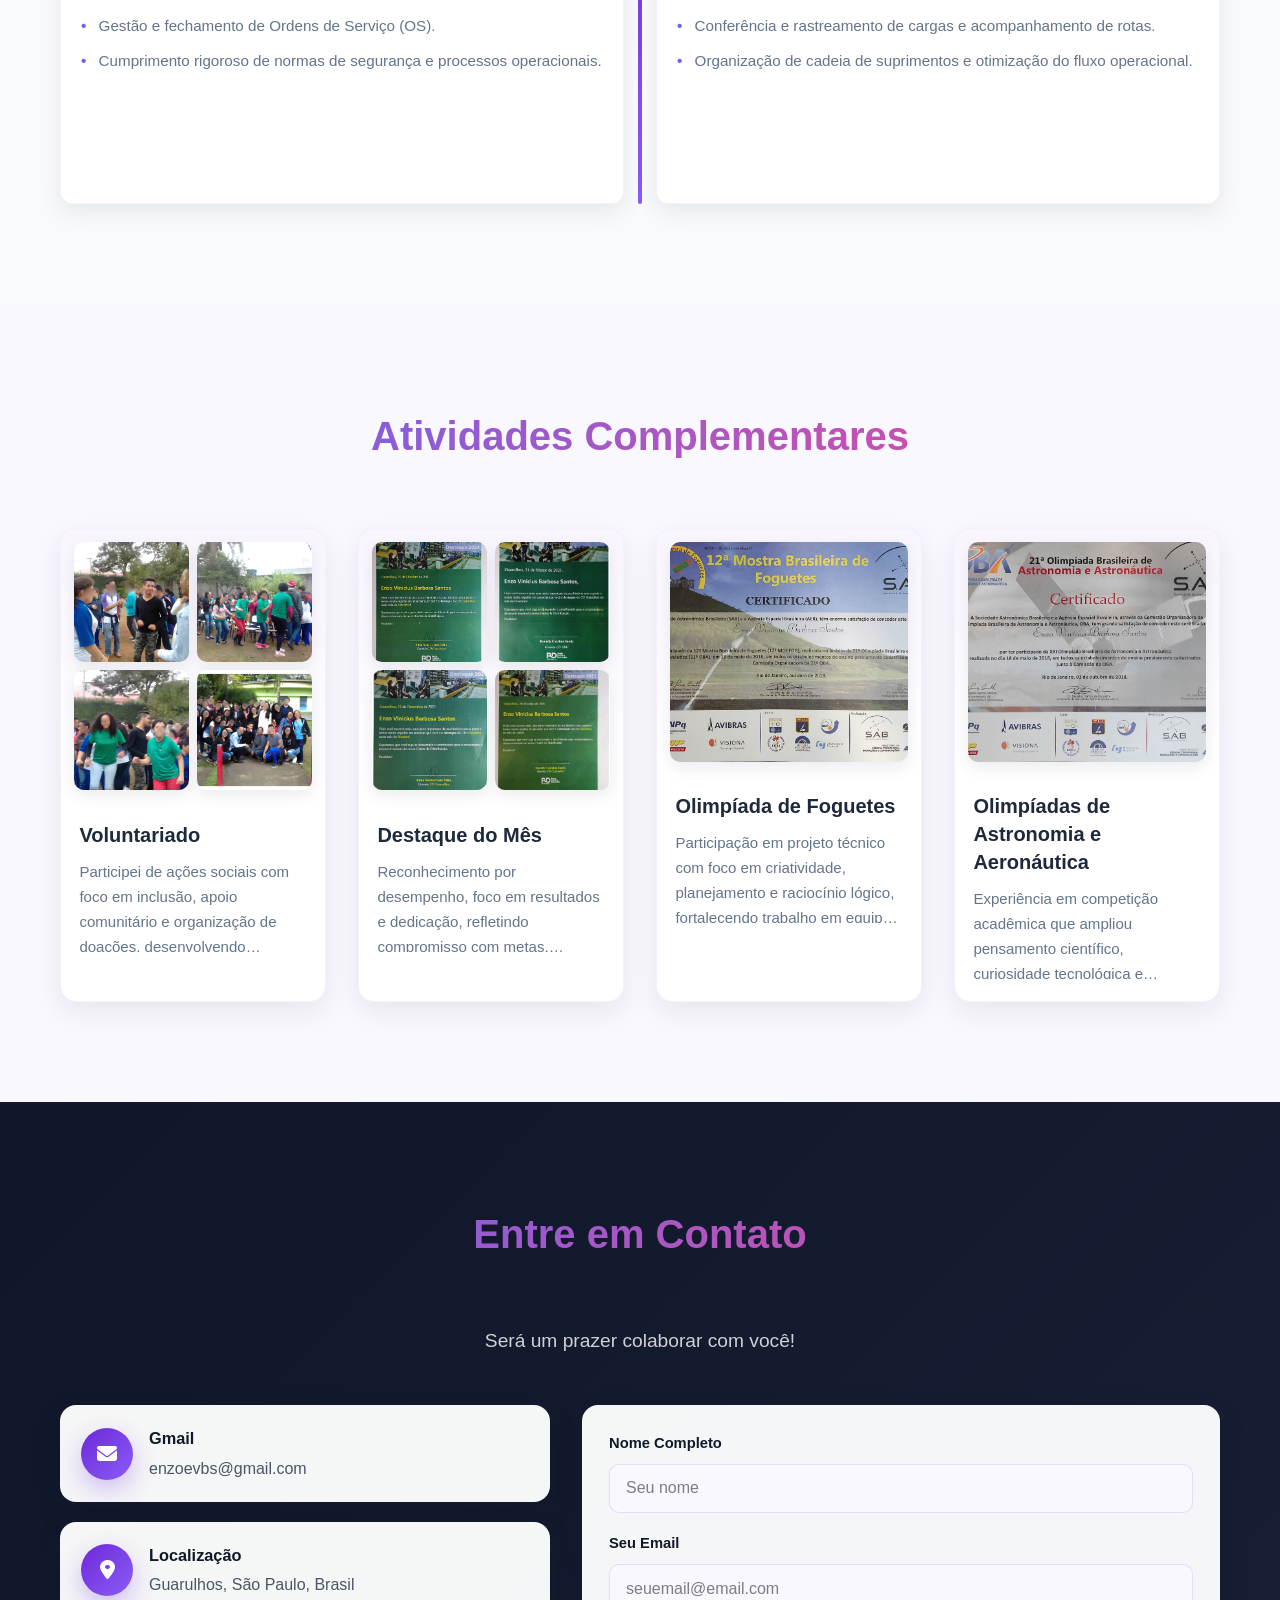
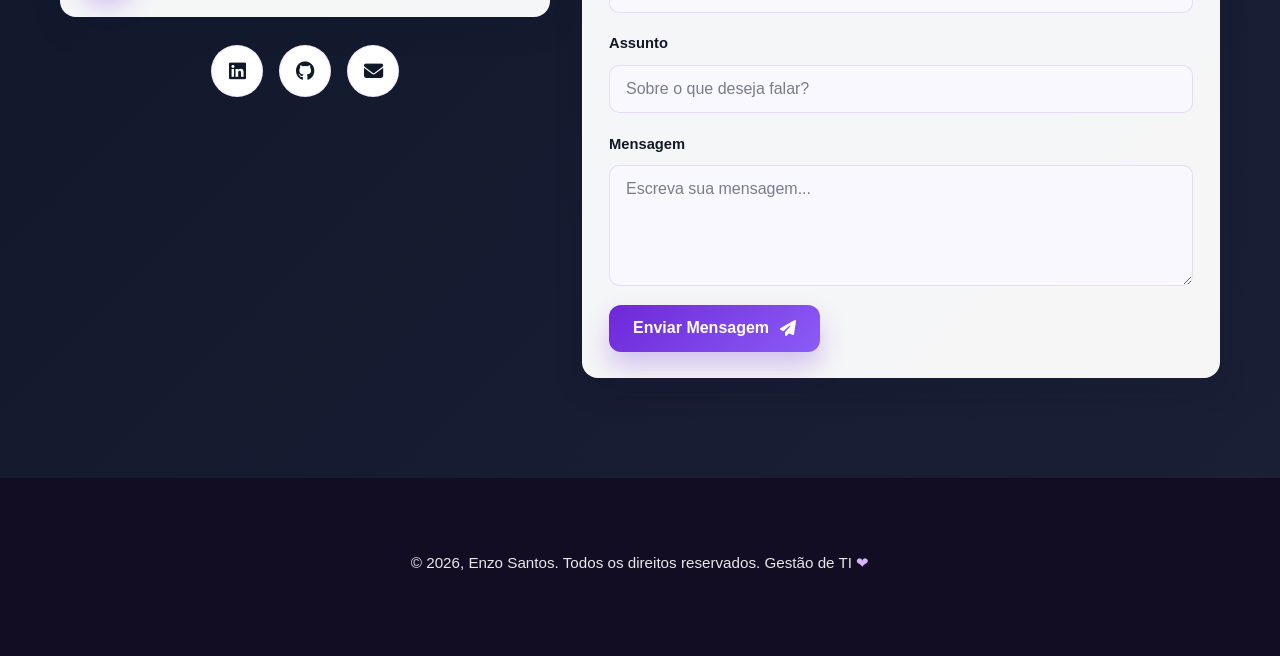
==== commit 0efe1783: "Corrige download do curriculo e animacao do nome Co-authored-by: Copilot <223556219+Copilot@users.no" ====
--- a/myPortfol.html
+++ b/myPortfol.html
@@ -39,7 +39,7 @@
                 <p class="hero-subtitle">Gestor de Tecnologia da Informação</p>
                 <div class="hero-actions fade-in-up">
                     <a href="#contact" class="hero-button hero-button-primary">Entrar em Contato</a>
-                    <a href="documentos/curriculos/_Enzocurriculoseg112026.pdf" class="hero-button hero-button-secondary" download>Baixar Currículo</a>
+                    <a href="https://raw.githubusercontent.com/Enzoevbs/Portif-lioEnzoSantos/main/documentos/curriculos/_Enzocurriculoseg112026.pdf" class="hero-button hero-button-secondary" download>Baixar Currículo</a>
                 </div>
             
             </div>
